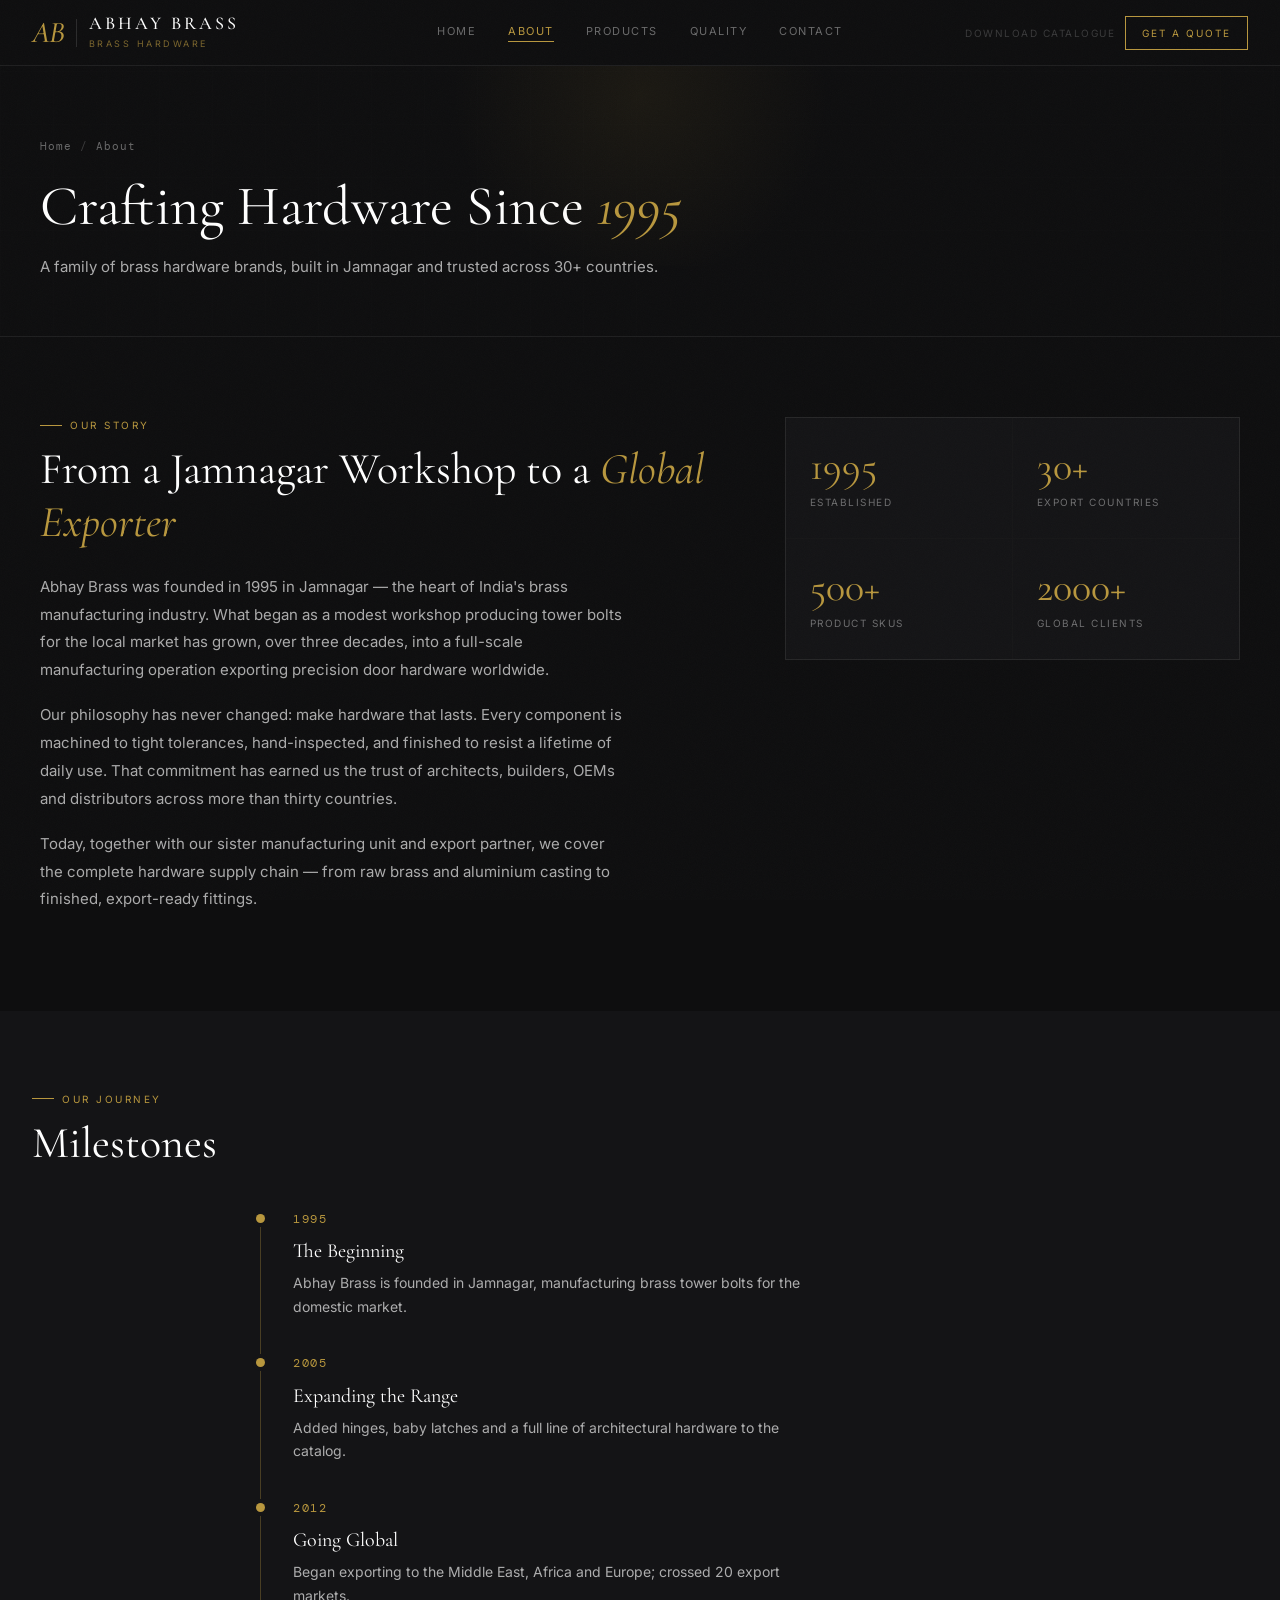
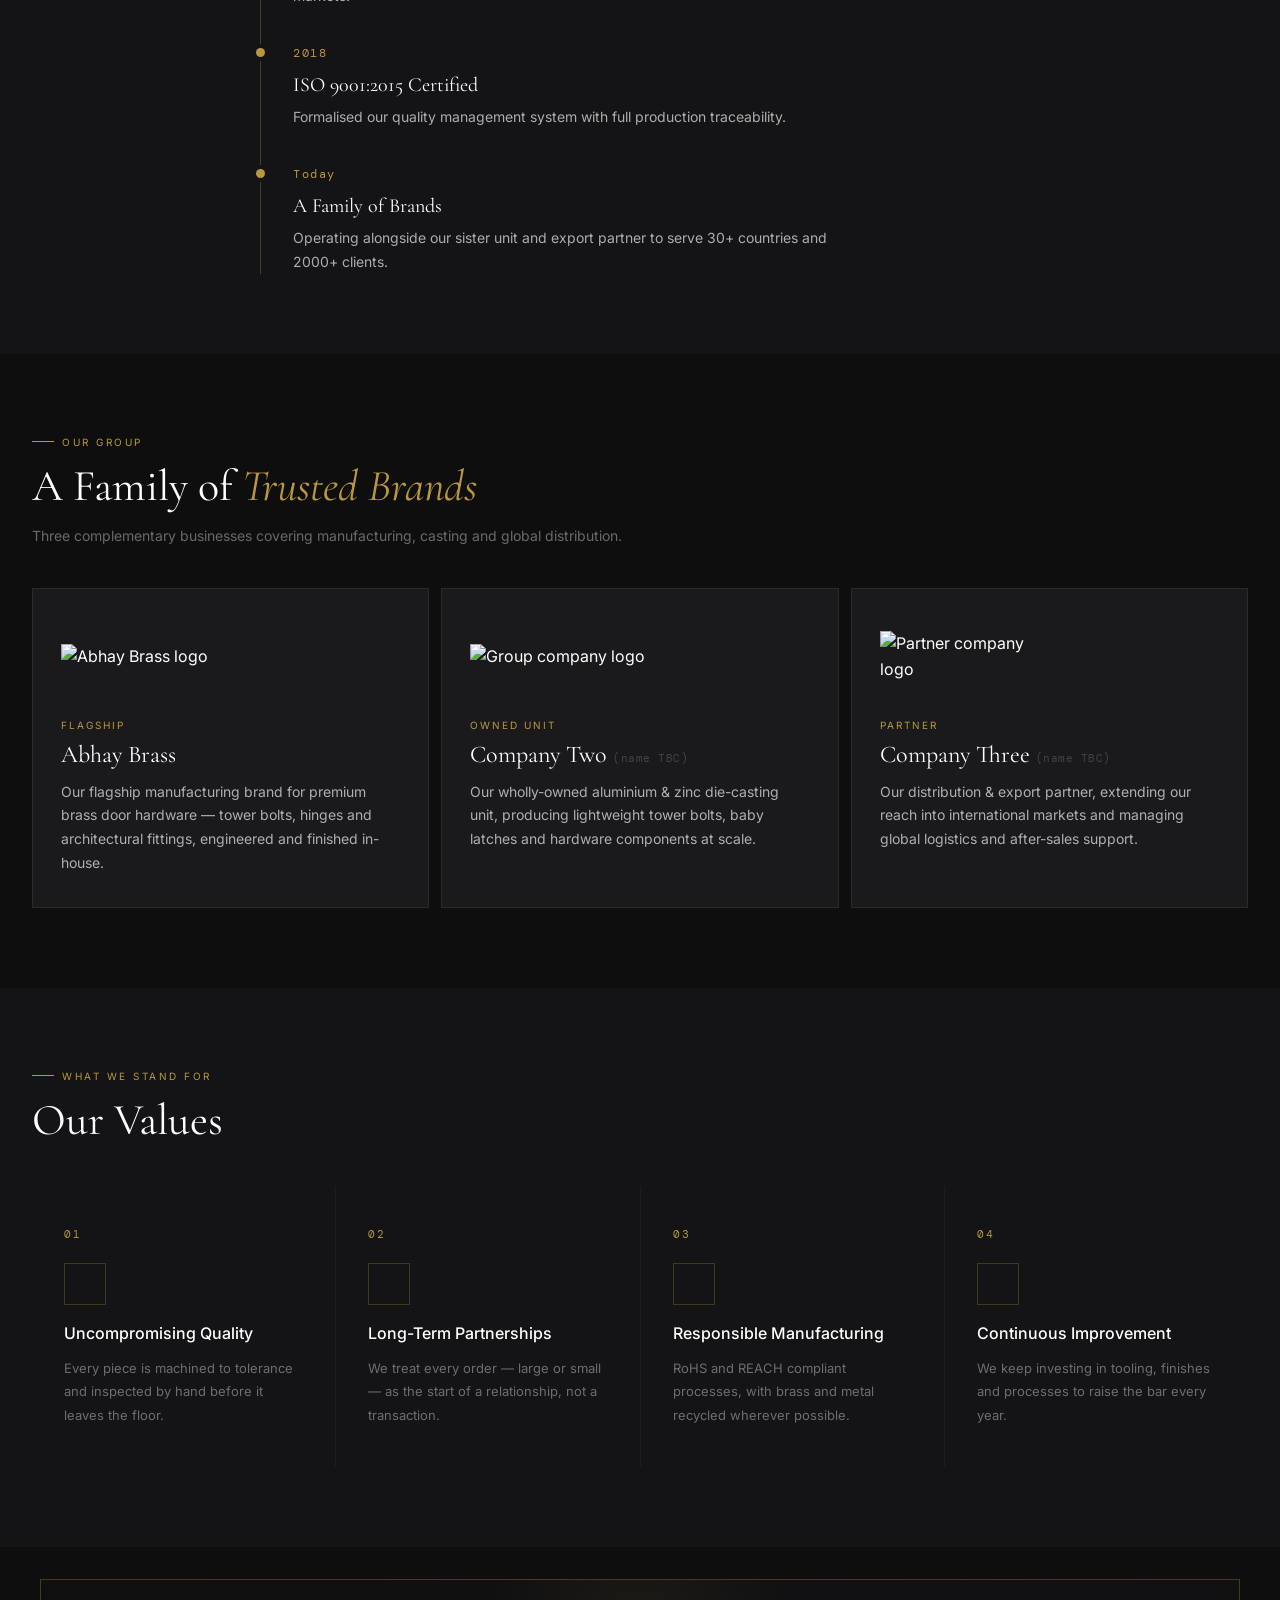
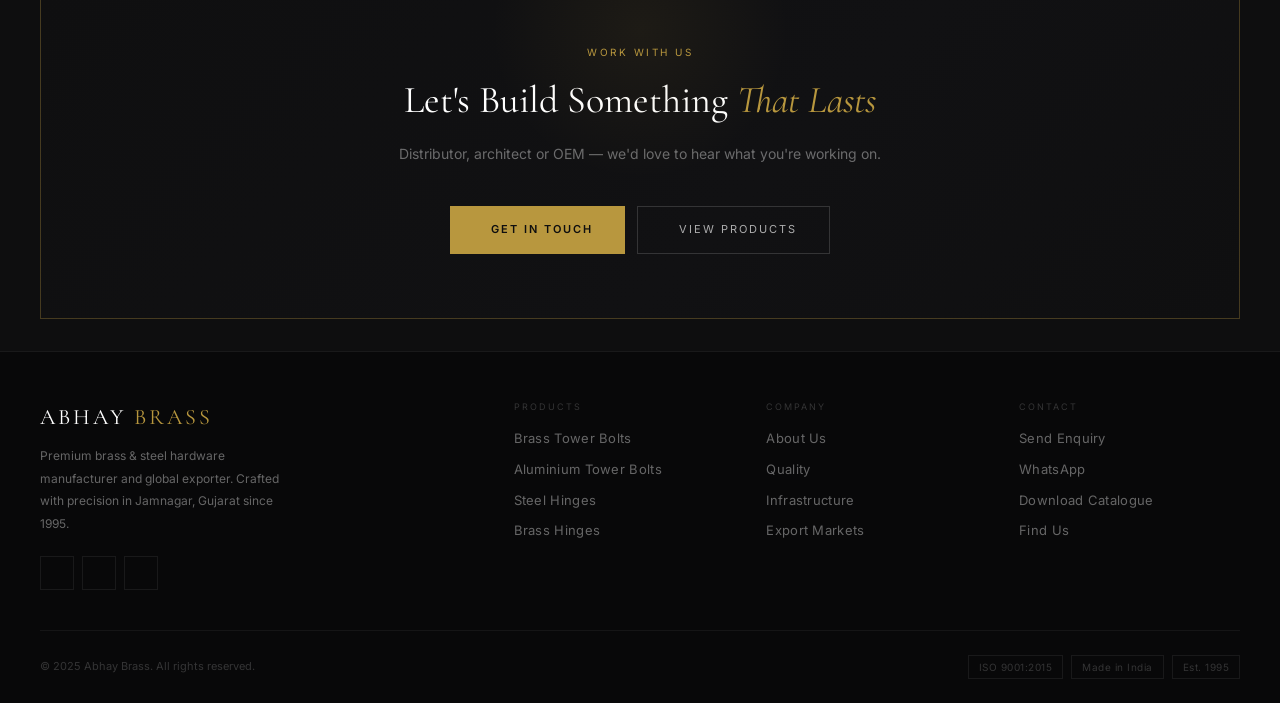
==== about.html @ 67a4119f "Add quality.html page and update styles for new sections - Created a new HTML page for Quality & Inf" ====
<!DOCTYPE html>
<html lang="en">

<head>
  <meta charset="UTF-8" />
  <meta name="viewport" content="width=device-width,initial-scale=1" />
  <title>About — Abhay Brass | Brass Hardware Manufacturer, Jamnagar</title>
  <meta name="description"
    content="Abhay Brass — a family of brass hardware brands manufacturing and exporting premium door fittings from Jamnagar, India since 1995." />
  <link rel="preconnect" href="https://fonts.googleapis.com" />
  <link rel="preconnect" href="https://fonts.gstatic.com" crossorigin />
  <link
    href="https://fonts.googleapis.com/css2?family=Cormorant+Garamond:ital,wght@0,300;0,400;0,500;0,600;1,400;1,500&family=Inter:wght@300;400;500;600&family=DM+Mono:wght@400;500&display=swap"
    rel="stylesheet" />
  <link rel="stylesheet" href="https://cdn.jsdelivr.net/npm/@tabler/icons-webfont@latest/tabler-icons.min.css" />
  <link rel="stylesheet" href="styles.css" />
</head>

<body>

  <div class="grain" aria-hidden="true"></div>

  <div class="dw">

    <!-- NAV -->
    <nav class="dw-nav" id="nav">
      <a class="nav-left" href="index.html">
        <div class="logo-abbr">AB</div>
        <div class="logo-sep"></div>
        <div class="logo-text">
          <div class="logo-name">Abhay Brass</div>
          <div class="logo-tag">Brass Hardware</div>
        </div>
      </a>
      <div class="nav-center">
        <a class="nl" href="index.html">Home</a>
        <a class="nl active" href="about.html">About</a>
        <a class="nl" href="products.html">Products</a>
        <a class="nl" href="quality.html">Quality</a>
        <a class="nl" href="contact.html">Contact</a>
      </div>
      <div class="nav-right">
        <a class="nav-cat" href="contact.html">Download Catalogue</a>
        <a class="nav-quote" href="contact.html"><span>Get a Quote</span></a>
      </div>
      <button class="nav-menu" id="nav-menu" aria-label="Toggle menu" aria-expanded="false">
        <i class="ti ti-menu-2"></i>
      </button>
    </nav>
    <div class="mobile-menu" id="mobile-menu">
      <a class="mm-link" href="index.html">Home</a>
      <a class="mm-link" href="about.html">About</a>
      <a class="mm-link" href="products.html">Products</a>
      <a class="mm-link" href="quality.html">Quality</a>
      <a class="mm-link" href="contact.html">Contact</a>
      <a class="mm-link" href="contact.html">Get a Quote</a>
    </div>

    <!-- PAGE HERO -->
    <header class="page-hero">
      <div class="grid-bg" aria-hidden="true"><svg viewBox="0 0 1400 400" preserveAspectRatio="xMidYMid slice">
          <rect width="100%" height="100%" fill="url(#gp)" />
          <defs>
            <pattern id="gp" width="58" height="58" patternUnits="userSpaceOnUse">
              <path d="M 58 0 L 0 0 0 58" fill="none" stroke="white" stroke-width="0.4" />
            </pattern>
          </defs>
        </svg></div>
      <div class="page-hero-inner">
        <div class="ph-breadcrumb"><a href="index.html">Home</a> <span>/</span> About</div>
        <h1 class="ph-title">Crafting Hardware Since <em>1995</em></h1>
        <p class="ph-sub">A family of brass hardware brands, built in Jamnagar and trusted across 30+ countries.</p>
      </div>
    </header>

    <!-- STORY -->
    <section class="sec sec-dark">
      <div class="split">
        <div class="split-copy reveal">
          <div class="sec-eyebrow">Our story</div>
          <h2 class="sec-title">From a Jamnagar Workshop to a <em>Global Exporter</em></h2>
          <!-- TODO: replace with the client's real company history and founder details -->
          <p class="prose">Abhay Brass was founded in 1995 in Jamnagar — the heart of India's brass manufacturing
            industry. What began as a modest workshop producing tower bolts for the local market has grown, over three
            decades, into a full-scale manufacturing operation exporting precision door hardware worldwide.</p>
          <p class="prose">Our philosophy has never changed: make hardware that lasts. Every component is machined to
            tight tolerances, hand-inspected, and finished to resist a lifetime of daily use. That commitment has
            earned us the trust of architects, builders, OEMs and distributors across more than thirty countries.</p>
          <p class="prose">Today, together with our sister manufacturing unit and export partner, we cover the complete
            hardware supply chain — from raw brass and aluminium casting to finished, export-ready fittings.</p>
        </div>
        <div class="split-stats reveal">
          <div class="mini-stat">
            <div class="ms-n">1995</div>
            <div class="ms-l">Established</div>
          </div>
          <div class="mini-stat">
            <div class="ms-n">30+</div>
            <div class="ms-l">Export Countries</div>
          </div>
          <div class="mini-stat">
            <div class="ms-n">500+</div>
            <div class="ms-l">Product SKUs</div>
          </div>
          <div class="mini-stat">
            <div class="ms-n">2000+</div>
            <div class="ms-l">Global Clients</div>
          </div>
        </div>
      </div>
    </section>

    <!-- MILESTONES -->
    <section class="sec sec-mid">
      <div class="sec-eyebrow">Our journey</div>
      <h2 class="sec-title reveal">Milestones</h2>
      <!-- TODO: confirm real years / milestones with the client -->
      <div class="timeline" id="timeline">
        <div class="tl-item reveal-stagger">
          <div class="tl-year">1995</div>
          <div class="tl-body">
            <div class="tl-t">The Beginning</div>
            <div class="tl-d">Abhay Brass is founded in Jamnagar, manufacturing brass tower bolts for the domestic
              market.</div>
          </div>
        </div>
        <div class="tl-item reveal-stagger">
          <div class="tl-year">2005</div>
          <div class="tl-body">
            <div class="tl-t">Expanding the Range</div>
            <div class="tl-d">Added hinges, baby latches and a full line of architectural hardware to the catalog.</div>
          </div>
        </div>
        <div class="tl-item reveal-stagger">
          <div class="tl-year">2012</div>
          <div class="tl-body">
            <div class="tl-t">Going Global</div>
            <div class="tl-d">Began exporting to the Middle East, Africa and Europe; crossed 20 export markets.</div>
          </div>
        </div>
        <div class="tl-item reveal-stagger">
          <div class="tl-year">2018</div>
          <div class="tl-body">
            <div class="tl-t">ISO 9001:2015 Certified</div>
            <div class="tl-d">Formalised our quality management system with full production traceability.</div>
          </div>
        </div>
        <div class="tl-item reveal-stagger">
          <div class="tl-year">Today</div>
          <div class="tl-body">
            <div class="tl-t">A Family of Brands</div>
            <div class="tl-d">Operating alongside our sister unit and export partner to serve 30+ countries and 2000+
              clients.</div>
          </div>
        </div>
      </div>
    </section>

    <!-- GROUP COMPANIES -->
    <!-- TODO: replace placeholder company names, descriptions and logos once the client confirms.
         Logo files go in upload/logos/ (abhay-brass.png, company-two.png, company-three.png). -->
    <section class="sec sec-dark">
      <div class="sec-eyebrow">Our group</div>
      <h2 class="sec-title reveal">A Family of <em>Trusted Brands</em></h2>
      <p class="sec-sub reveal">Three complementary businesses covering manufacturing, casting and global distribution.
      </p>
      <div class="gc-grid" id="gc-grid">
        <div class="gc-card reveal-stagger">
          <div class="gc-logo">
            <img src="upload/logos/abhay-brass.png" data-ph="gc-logo-ph" data-ic="AB" alt="Abhay Brass logo"
              onerror="imgFallback(this)">
          </div>
          <div class="gc-role">Flagship</div>
          <div class="gc-name">Abhay Brass</div>
          <div class="gc-desc">Our flagship manufacturing brand for premium brass door hardware — tower bolts, hinges
            and architectural fittings, engineered and finished in-house.</div>
        </div>
        <div class="gc-card reveal-stagger">
          <div class="gc-logo">
            <img src="upload/logos/company-two.png" data-ph="gc-logo-ph" data-ic="C2" alt="Group company logo"
              onerror="imgFallback(this)">
          </div>
          <div class="gc-role">Owned Unit</div>
          <div class="gc-name">Company Two <span class="gc-todo">(name TBC)</span></div>
          <div class="gc-desc">Our wholly-owned aluminium &amp; zinc die-casting unit, producing lightweight tower
            bolts, baby latches and hardware components at scale.</div>
        </div>
        <div class="gc-card reveal-stagger">
          <div class="gc-logo">
            <img src="upload/logos/company-three.png" data-ph="gc-logo-ph" data-ic="C3" alt="Partner company logo"
              onerror="imgFallback(this)">
          </div>
          <div class="gc-role">Partner</div>
          <div class="gc-name">Company Three <span class="gc-todo">(name TBC)</span></div>
          <div class="gc-desc">Our distribution &amp; export partner, extending our reach into international markets and
            managing global logistics and after-sales support.</div>
        </div>
      </div>
    </section>

    <!-- VALUES -->
    <section class="sec sec-mid why-sec">
      <div class="sec-eyebrow">What we stand for</div>
      <h2 class="sec-title reveal">Our Values</h2>
      <div class="why-wrap" id="why-grid">
        <div class="why-cell reveal-stagger">
          <div class="why-n">01</div>
          <div class="why-icon"><i class="ti ti-diamond" aria-hidden="true"></i></div>
          <div class="why-t">Uncompromising Quality</div>
          <div class="why-d">Every piece is machined to tolerance and inspected by hand before it leaves the floor.
          </div>
        </div>
        <div class="why-cell reveal-stagger">
          <div class="why-n">02</div>
          <div class="why-icon"><i class="ti ti-handshake" aria-hidden="true"></i></div>
          <div class="why-t">Long-Term Partnerships</div>
          <div class="why-d">We treat every order — large or small — as the start of a relationship, not a transaction.
          </div>
        </div>
        <div class="why-cell reveal-stagger">
          <div class="why-n">03</div>
          <div class="why-icon"><i class="ti ti-recycle" aria-hidden="true"></i></div>
          <div class="why-t">Responsible Manufacturing</div>
          <div class="why-d">RoHS and REACH compliant processes, with brass and metal recycled wherever possible.</div>
        </div>
        <div class="why-cell reveal-stagger">
          <div class="why-n">04</div>
          <div class="why-icon"><i class="ti ti-bulb" aria-hidden="true"></i></div>
          <div class="why-t">Continuous Improvement</div>
          <div class="why-d">We keep investing in tooling, finishes and processes to raise the bar every year.</div>
        </div>
      </div>
    </section>

    <!-- CTA BANNER -->
    <div class="cta-ban-wrap">
      <div class="cta-ban reveal">
        <div class="sec-eyebrow sec-eyebrow-center">Work with us</div>
        <h2>Let's Build Something <em>That Lasts</em></h2>
        <p>Distributor, architect or OEM — we'd love to hear what you're working on.</p>
        <div class="cta-row">
          <a class="cta-p" href="contact.html">
            <i class="ti ti-mail" aria-hidden="true"></i> Get in Touch
          </a>
          <a class="cta-g" href="products.html">
            <i class="ti ti-packages" aria-hidden="true"></i> View Products
          </a>
        </div>
      </div>
    </div>

    <!-- FOOTER -->
    <footer class="footer">
      <div class="ftop">
        <div>
          <div class="f-brand">Abhay <em>Brass</em></div>
          <div class="f-desc">Premium brass &amp; steel hardware manufacturer and global exporter. Crafted with
            precision in Jamnagar, Gujarat since 1995.</div>
          <div class="f-social">
            <a class="fsoc" href="#" aria-label="LinkedIn"><i class="ti ti-brand-linkedin"></i></a>
            <a class="fsoc" href="https://wa.me/919876543210" target="_blank" rel="noopener"
              aria-label="WhatsApp"><i class="ti ti-brand-whatsapp"></i></a>
            <a class="fsoc" href="#" aria-label="Instagram"><i class="ti ti-brand-instagram"></i></a>
          </div>
        </div>
        <div>
          <div class="fh">Products</div>
          <a class="fl2" onclick="filt('Bolts','Brass')">Brass Tower Bolts</a>
          <a class="fl2" onclick="filt('Bolts','Aluminium')">Aluminium Tower Bolts</a>
          <a class="fl2" onclick="filt('Hinges','Steel')">Steel Hinges</a>
          <a class="fl2" onclick="filt('Hinges','Brass')">Brass Hinges</a>
        </div>
        <div>
          <div class="fh">Company</div>
          <a class="fl2" href="about.html">About Us</a>
          <a class="fl2" href="quality.html">Quality</a>
          <a class="fl2" href="quality.html">Infrastructure</a>
          <a class="fl2" href="quality.html">Export Markets</a>
        </div>
        <div>
          <div class="fh">Contact</div>
          <a class="fl2" href="contact.html">Send Enquiry</a>
          <a class="fl2" href="https://wa.me/919876543210" target="_blank" rel="noopener">WhatsApp</a>
          <a class="fl2" href="contact.html">Download Catalogue</a>
          <a class="fl2" href="contact.html">Find Us</a>
        </div>
      </div>
      <div class="fbot">
        <div class="fcopy">© 2025 Abhay Brass. All rights reserved.</div>
        <div class="fbadges">
          <span class="fbadge">ISO 9001:2015</span>
          <span class="fbadge">Made in India</span>
          <span class="fbadge">Est. 1995</span>
        </div>
      </div>
    </footer>

  </div>
  <script src="main.js"></script>
</body>

</html>
---- styles.css ----
/* ── VARIABLES & FONTS ── */
:root {
  --g: #b8973e;
  --gl: rgba(184, 151, 62, 0.12);
  --gb: rgba(184, 151, 62, 0.28);
  --g-light: #d4af50;
  --dark: #080809;
  --dark2: #0e0e0f;
  --dark3: #141416;
  --dark4: #1a1a1d;
  --dark5: #1f1f23;
  --text: #ffffff;
  --text2: rgba(255, 255, 255, 0.65);
  --text3: rgba(255, 255, 255, 0.38);
  --text4: rgba(255, 255, 255, 0.18);
  --border: rgba(255, 255, 255, 0.07);
  --border-g: rgba(184, 151, 62, 0.32);
  --font-head: "Cormorant Garamond", Georgia, serif;
  --font-body: "Inter", system-ui, -apple-system, sans-serif;
  --font-mono: "DM Mono", "Courier New", monospace;
}

/* ── RESET ── */
*,
*::before,
*::after {
  box-sizing: border-box;
  margin: 0;
  padding: 0;
}
html {
  scroll-behavior: smooth;
}
body {
  font-family: var(--font-body);
  background: var(--dark2);
  color: var(--text);
  line-height: 1.6;
  -webkit-font-smoothing: antialiased;
}
a {
  text-decoration: none;
  cursor: pointer;
}
button {
  font-family: var(--font-body);
}
img {
  max-width: 100%;
  display: block;
}

/* ── GRAIN TEXTURE ── */
.grain {
  position: fixed;
  inset: 0;
  z-index: 9999;
  pointer-events: none;
  opacity: 0.025;
  background-image: url("data:image/svg+xml,%3Csvg viewBox='0 0 256 256' xmlns='http://www.w3.org/2000/svg'%3E%3Cfilter id='n'%3E%3CfeTurbulence type='fractalNoise' baseFrequency='0.9' numOctaves='4' stitchTiles='stitch'/%3E%3C/filter%3E%3Crect width='100%25' height='100%25' filter='url(%23n)'/%3E%3C/svg%3E");
  background-size: 200px 200px;
}

/* ── SCROLL REVEAL ── */
.reveal {
  opacity: 0;
  transform: translateY(24px);
  transition:
    opacity 0.7s ease,
    transform 0.7s ease;
}
.reveal.visible {
  opacity: 1;
  transform: translateY(0);
}
.reveal-stagger {
  opacity: 0;
  transform: translateY(28px);
  transition:
    opacity 0.6s ease,
    transform 0.6s ease;
}
.reveal-stagger.visible {
  opacity: 1;
  transform: translateY(0);
}

/* ── MODAL ── */
.modal-overlay {
  position: fixed;
  inset: 0;
  z-index: 1000;
  background: rgba(8, 8, 9, 0.88);
  backdrop-filter: blur(8px);
  display: flex;
  align-items: center;
  justify-content: center;
  padding: 1.5rem;
  opacity: 0;
  pointer-events: none;
  transition: opacity 0.25s ease;
}
.modal-overlay.open {
  opacity: 1;
  pointer-events: all;
}
.modal-box {
  background: var(--dark3);
  border: 0.5px solid var(--border-g);
  max-width: 480px;
  width: 100%;
  position: relative;
  transform: translateY(16px) scale(0.98);
  transition: transform 0.25s ease;
  max-height: 90vh;
  overflow-y: auto;
}
.modal-overlay.open .modal-box {
  transform: translateY(0) scale(1);
}
.modal-close {
  position: absolute;
  top: 12px;
  right: 12px;
  z-index: 2;
  background: var(--dark4);
  border: 0.5px solid var(--border);
  color: var(--text3);
  width: 32px;
  height: 32px;
  display: flex;
  align-items: center;
  justify-content: center;
  cursor: pointer;
  transition:
    color 0.2s,
    border-color 0.2s;
}
.modal-close:hover {
  color: var(--g);
  border-color: var(--border-g);
}
.modal-img {
  height: 260px;
  background: var(--dark4);
  overflow: hidden;
  display: flex;
  align-items: center;
  justify-content: center;
}
.modal-img img {
  width: 100%;
  height: 100%;
  object-fit: cover;
}
.modal-icon-ph {
  font-size: 72px;
  display: flex;
  align-items: center;
  justify-content: center;
  width: 100%;
  height: 100%;
}
.modal-body {
  padding: 1.5rem;
}
.modal-cat {
  font-size: 10px;
  color: var(--g);
  letter-spacing: 2px;
  text-transform: uppercase;
  margin-bottom: 6px;
}
.modal-name {
  font-family: var(--font-head);
  font-size: 26px;
  font-weight: 400;
  color: var(--text);
  margin-bottom: 1rem;
}
.modal-finishes {
  display: flex;
  gap: 8px;
  flex-wrap: wrap;
  margin-bottom: 1.5rem;
}
.mfin {
  font-size: 10px;
  letter-spacing: 1px;
  color: var(--text2);
  padding: 4px 12px;
  border: 0.5px solid var(--border-g);
  display: flex;
  align-items: center;
  gap: 6px;
}
.mfin::before {
  content: "";
  width: 9px;
  height: 9px;
  border-radius: 50%;
  background: var(--fc, #aaa);
  display: inline-block;
}
.modal-enq {
  margin-top: 0;
}

/* ── TOAST ── */
.toast {
  position: fixed;
  bottom: 2rem;
  left: 50%;
  transform: translateX(-50%) translateY(20px);
  background: var(--dark3);
  border: 0.5px solid var(--border-g);
  color: var(--text);
  font-size: 13px;
  padding: 12px 24px;
  z-index: 1100;
  white-space: nowrap;
  opacity: 0;
  pointer-events: none;
  transition:
    opacity 0.3s ease,
    transform 0.3s ease;
}
.toast.toast-show {
  opacity: 1;
  transform: translateX(-50%) translateY(0);
}
.toast.toast-error {
  border-color: rgba(220, 50, 50, 0.4);
}

/* ── LAYOUT ── */
.dw {
  width: 100%;
  overflow-x: hidden;
}

/* ── NAV ── */
.dw-nav {
  width: 100%;
  padding: 0 2rem;
  height: 66px;
  display: grid;
  grid-template-columns: 1fr auto 1fr;
  align-items: center;
  border-bottom: 0.5px solid var(--border);
  background: rgba(14, 14, 15, 0.95);
  position: sticky;
  top: 0;
  z-index: 100;
  transition:
    background 0.3s,
    box-shadow 0.3s;
}
.dw-nav.scrolled {
  background: rgba(8, 8, 9, 0.97);
  backdrop-filter: blur(16px);
  box-shadow: 0 1px 0 rgba(255, 255, 255, 0.04);
}
.nav-left {
  display: flex;
  align-items: center;
  gap: 12px;
}
.logo-abbr {
  font-family: var(--font-head);
  font-style: italic;
  font-weight: 500;
  font-size: 30px;
  color: var(--g);
  letter-spacing: -1px;
  line-height: 1;
  opacity: 0;
  animation: fup 0.6s ease 0.3s forwards;
  flex-shrink: 0;
}
.logo-sep {
  width: 0.5px;
  height: 28px;
  background: rgba(255, 255, 255, 0.12);
  flex-shrink: 0;
}
.logo-name {
  font-family: var(--font-head);
  font-size: 18px;
  font-weight: 500;
  color: var(--text);
  letter-spacing: 3px;
  text-transform: uppercase;
  opacity: 0;
  animation: fup 0.6s ease 0.5s forwards;
  line-height: 1.1;
}
.logo-tag {
  font-size: 9px;
  color: rgba(184, 151, 62, 0.65);
  letter-spacing: 2.5px;
  text-transform: uppercase;
  margin-top: 3px;
  opacity: 0;
  animation: fup 0.5s ease 0.7s forwards;
}
.nav-center {
  display: flex;
  gap: 2rem;
  align-items: center;
  justify-content: center;
}
.nl {
  font-size: 11px;
  letter-spacing: 1.5px;
  text-transform: uppercase;
  color: var(--text3);
  position: relative;
  padding-bottom: 2px;
  transition: color 0.2s;
}
.nl::after {
  content: "";
  position: absolute;
  bottom: 0;
  left: 0;
  width: 0;
  height: 1px;
  background: var(--g);
  transition: width 0.3s;
}
.nl:hover {
  color: rgba(255, 255, 255, 0.85);
}
.nl:hover::after {
  width: 100%;
}
.nav-right {
  display: flex;
  align-items: center;
  gap: 10px;
  justify-content: flex-end;
}
.nav-cat {
  font-size: 10px;
  letter-spacing: 1.5px;
  text-transform: uppercase;
  color: var(--text4);
  background: transparent;
  border: none;
  cursor: pointer;
  transition: color 0.2s;
  white-space: nowrap;
}
.nav-cat:hover {
  color: var(--text2);
}
.nav-quote {
  font-size: 10px;
  letter-spacing: 2px;
  text-transform: uppercase;
  color: var(--g);
  border: 0.5px solid var(--g);
  padding: 8px 16px;
  background: transparent;
  cursor: pointer;
  transition: all 0.25s;
  position: relative;
  overflow: hidden;
  white-space: nowrap;
}
.nav-quote::before {
  content: "";
  position: absolute;
  inset: 0;
  background: var(--g);
  transform: translateX(-101%);
  transition: transform 0.3s;
  z-index: 0;
}
.nav-quote:hover::before {
  transform: translateX(0);
}
.nav-quote:hover {
  color: #0e0e0f;
}
.nav-quote span {
  position: relative;
  z-index: 1;
}
.nav-menu {
  display: none;
  background: transparent;
  border: none;
  color: var(--text3);
  font-size: 20px;
  cursor: pointer;
  padding: 4px;
  align-items: center;
  transition: color 0.2s;
}
.nav-menu:hover {
  color: var(--g);
}

/* ── MOBILE MENU ── */
.mobile-menu {
  position: fixed;
  top: 66px;
  left: 0;
  right: 0;
  z-index: 99;
  background: rgba(8, 8, 9, 0.98);
  backdrop-filter: blur(16px);
  border-bottom: 0.5px solid var(--border);
  display: none;
  flex-direction: column;
  padding: 0.5rem 2rem 1rem;
  transform: translateY(-8px);
  opacity: 0;
  transition:
    transform 0.2s ease,
    opacity 0.2s ease;
}
.mobile-menu.open {
  display: flex;
  transform: translateY(0);
  opacity: 1;
}
.mm-link {
  font-size: 13px;
  color: var(--text2);
  padding: 13px 0;
  border-bottom: 0.5px solid var(--border);
  letter-spacing: 0.5px;
  transition: color 0.2s;
}
.mm-link:last-child {
  border-bottom: none;
}
.mm-link:hover {
  color: var(--g);
}

/* ── HERO ── */
.dw-hero {
  min-height: calc(100vh - 66px);
  background: var(--dark2);
  display: flex;
  flex-direction: column;
  align-items: center;
  justify-content: center;
  padding: 5rem 2rem 3rem;
  position: relative;
  overflow: hidden;
}
.grid-bg {
  position: absolute;
  inset: 0;
  pointer-events: none;
  opacity: 0.03;
}
.grid-bg svg {
  width: 100%;
  height: 100%;
}
.scan {
  position: absolute;
  left: 0;
  right: 0;
  height: 1px;
  background: linear-gradient(90deg, transparent, rgba(184, 151, 62, 0.5), transparent);
  top: 0;
  animation: scanDown 2.4s ease 0.2s forwards;
  opacity: 0;
}
.corner {
  position: absolute;
  width: 55px;
  height: 55px;
}
.ctlp {
  top: 20px;
  left: 20px;
  border-top: 1px solid var(--g);
  border-left: 1px solid var(--g);
  opacity: 0;
  animation: fin 0.7s ease 1.1s forwards;
}
.ctrp {
  top: 20px;
  right: 20px;
  border-top: 1px solid var(--g);
  border-right: 1px solid var(--g);
  opacity: 0;
  animation: fin 0.7s ease 1.2s forwards;
}
.cblp {
  bottom: 20px;
  left: 20px;
  border-bottom: 1px solid var(--g);
  border-left: 1px solid var(--g);
  opacity: 0;
  animation: fin 0.7s ease 1.3s forwards;
}
.cbrp {
  bottom: 20px;
  right: 20px;
  border-bottom: 1px solid var(--g);
  border-right: 1px solid var(--g);
  opacity: 0;
  animation: fin 0.7s ease 1.4s forwards;
}
.particles {
  position: absolute;
  inset: 0;
  pointer-events: none;
}
.pt {
  position: absolute;
  width: 2px;
  height: 2px;
  background: var(--g);
  border-radius: 50%;
  opacity: 0;
  animation: floatUp var(--d) ease var(--dl) infinite;
}

.hero-inner {
  position: relative;
  z-index: 2;
  width: 100%;
  max-width: 1200px;
  display: grid;
  grid-template-columns: 1fr 400px;
  gap: 5rem;
  align-items: center;
}
.hero-left {
  display: flex;
  flex-direction: column;
  align-items: flex-start;
}
.h-badge {
  display: inline-flex;
  align-items: center;
  gap: 8px;
  border: 0.5px solid var(--gb);
  color: rgba(184, 151, 62, 0.8);
  font-size: 10px;
  letter-spacing: 2px;
  text-transform: uppercase;
  padding: 7px 18px;
  margin-bottom: 1.8rem;
  opacity: 0;
  animation: fup 0.7s ease 0.8s forwards;
}
.bdot {
  width: 5px;
  height: 5px;
  background: var(--g);
  border-radius: 50%;
  animation: pulse 2s infinite;
  flex-shrink: 0;
}
.h-kicker {
  font-size: 11px;
  letter-spacing: 3px;
  text-transform: uppercase;
  color: var(--text3);
  margin-bottom: 1.2rem;
  opacity: 0;
  animation: fup 0.6s ease 1s forwards;
}
.h1 {
  font-family: var(--font-head);
  font-size: clamp(38px, 5vw, 66px);
  font-weight: 300;
  color: var(--text);
  line-height: 1.1;
  letter-spacing: -1px;
  overflow: hidden;
}
.h1r {
  display: block;
  opacity: 0;
  transform: translateY(36px);
  animation: sUp 0.85s cubic-bezier(0.16, 1, 0.3, 1) var(--d) forwards;
}
.h1 em {
  font-style: italic;
  color: var(--g);
  font-weight: 400;
}
.h-rule {
  display: flex;
  align-items: center;
  gap: 10px;
  margin: 2rem 0 1.5rem;
  opacity: 0;
  animation: fin 0.6s ease 1.8s forwards;
}
.rl {
  width: 44px;
  height: 1px;
  background: rgba(184, 151, 62, 0.4);
}
.rd {
  width: 5px;
  height: 5px;
  background: var(--g);
  transform: rotate(45deg);
}
.h-sub {
  font-size: 14px;
  color: var(--text3);
  max-width: 480px;
  line-height: 1.9;
  letter-spacing: 0.2px;
  opacity: 0;
  animation: fup 0.7s ease 2s forwards;
  margin-bottom: 2.5rem;
}
.h-ctas {
  display: flex;
  gap: 12px;
  flex-wrap: wrap;
  opacity: 0;
  animation: fup 0.7s ease 2.2s forwards;
}
.h-stats {
  display: flex;
  margin-top: 3rem;
  border-top: 0.5px solid var(--border);
  padding-top: 2rem;
  width: 100%;
  max-width: 480px;
  opacity: 0;
  animation: fin 0.8s ease 2.5s forwards;
}
.hst {
  flex: 1;
  text-align: center;
  border-right: 0.5px solid var(--border);
}
.hst:last-child {
  border-right: none;
}
.hn {
  font-family: var(--font-mono);
  font-size: 26px;
  font-weight: 500;
  color: var(--g);
  letter-spacing: -0.5px;
}
.hl {
  font-size: 9px;
  color: var(--text4);
  letter-spacing: 2px;
  text-transform: uppercase;
  margin-top: 5px;
}

/* ── HERO CATALOG PANEL ── */
.hero-right {
  display: flex;
  align-items: center;
  justify-content: center;
  opacity: 0;
  animation: fin 1.2s ease 2s forwards;
}
.hero-catalog {
  width: 380px;
  border: 0.5px solid var(--border-g);
  background: rgba(8, 8, 9, 0.55);
  backdrop-filter: blur(6px);
  position: relative;
}
.hcat-header {
  display: flex;
  justify-content: space-between;
  align-items: center;
  padding: 11px 18px;
  border-bottom: 0.5px solid var(--border-g);
  font-size: 9px;
  color: var(--g);
  letter-spacing: 2px;
  text-transform: uppercase;
}
.hcat-grid {
  display: grid;
  grid-template-columns: 1fr 1fr;
}
.hcat-cell {
  padding: 20px 18px;
  cursor: pointer;
  border-right: 0.5px solid var(--border);
  border-bottom: 0.5px solid var(--border);
  transition: background 0.2s;
  position: relative;
  overflow: hidden;
}
.hcat-cell::after {
  content: "";
  position: absolute;
  bottom: 0;
  left: 0;
  width: 0;
  height: 1px;
  background: var(--g);
  transition: width 0.3s;
}
.hcat-cell:hover {
  background: rgba(184, 151, 62, 0.05);
}
.hcat-cell:hover::after {
  width: 100%;
}
.hcat-cell:nth-child(even) {
  border-right: none;
}
.hcat-cell:nth-child(5),
.hcat-cell:nth-child(6) {
  border-bottom: none;
}
.hcat-n {
  font-family: var(--font-mono);
  font-size: 10px;
  color: rgba(184, 151, 62, 0.55);
  letter-spacing: 1px;
  margin-bottom: 8px;
}
.hcat-nm {
  font-size: 14px;
  font-weight: 500;
  color: var(--text);
  margin-bottom: 4px;
}
.hcat-ct {
  font-size: 10px;
  color: var(--text3);
  letter-spacing: 0.5px;
}
.hcat-footer {
  display: flex;
  border-top: 0.5px solid var(--border-g);
}
.hcat-stat {
  flex: 1;
  padding: 13px 10px;
  display: flex;
  flex-direction: column;
  align-items: center;
  border-right: 0.5px solid var(--border);
}
.hcat-stat:last-child {
  border-right: none;
}
.hcat-sv {
  font-family: var(--font-mono);
  font-size: 17px;
  color: var(--g);
  font-weight: 500;
  line-height: 1;
}
.hcat-sl {
  font-size: 8px;
  color: var(--text3);
  letter-spacing: 1.5px;
  text-transform: uppercase;
  margin-top: 4px;
}

/* ── SCROLL INDICATOR ── */
.scroll-ind {
  margin-top: 2.5rem;
  display: flex;
  flex-direction: column;
  align-items: center;
  gap: 8px;
  opacity: 0;
  animation: fin 1s ease 3s forwards;
}
.sl {
  width: 1px;
  height: 38px;
  background: rgba(184, 151, 62, 0.2);
  position: relative;
  overflow: hidden;
}
.sf {
  position: absolute;
  top: -100%;
  width: 100%;
  height: 100%;
  background: var(--g);
  animation: scrollSlide 2s ease 3.2s infinite;
}
.st {
  font-size: 9px;
  letter-spacing: 2px;
  text-transform: uppercase;
  color: var(--text4);
}

/* ── MARQUEE ── */
.mq {
  background: var(--g);
  padding: 10px 0;
  overflow: hidden;
}
.mq-inner {
  display: flex;
  white-space: nowrap;
  animation: marquee 26s linear infinite;
}
.mi {
  font-size: 10px;
  font-weight: 500;
  letter-spacing: 2px;
  text-transform: uppercase;
  color: #0e0e0f;
  padding: 0 2rem;
  display: flex;
  align-items: center;
  gap: 8px;
}
.mi i {
  font-size: 12px;
}
.mi::after {
  content: "◆";
  font-size: 5px;
  opacity: 0.4;
  margin-left: 1rem;
}

/* ── SECTION UTILITIES ── */
.sec {
  padding: 5rem 2rem;
}
.sec-dark {
  background: var(--dark2);
}
.sec-mid {
  background: var(--dark3);
}
.sec-eyebrow {
  font-size: 10px;
  color: var(--g);
  letter-spacing: 2.5px;
  text-transform: uppercase;
  display: flex;
  align-items: center;
  gap: 8px;
  margin-bottom: 10px;
}
.sec-eyebrow::before {
  content: "";
  width: 22px;
  height: 1px;
  background: var(--g);
}
.sec-eyebrow-center {
  justify-content: center;
}
.sec-eyebrow-center::before {
  display: none;
}
.sec-title {
  font-family: var(--font-head);
  font-size: clamp(28px, 4vw, 44px);
  font-weight: 400;
  color: var(--text);
  margin-bottom: 10px;
  line-height: 1.2;
}
.sec-title em {
  font-style: italic;
  color: var(--g);
}
.sec-sub {
  font-size: 14px;
  color: var(--text3);
  line-height: 1.8;
  margin-bottom: 0;
}

/* ── CATEGORIES ── */
.cat-grid {
  display: grid;
  grid-template-columns: repeat(auto-fill, minmax(220px, 1fr));
  gap: 12px;
  margin-top: 2rem;
}
.cat-card {
  background: var(--dark4);
  border: 0.5px solid var(--border);
  cursor: pointer;
  transition: all 0.22s;
  display: flex;
  flex-direction: column;
  position: relative;
  overflow: hidden;
}
.cat-card:hover {
  border-color: var(--g);
  transform: translateY(-3px);
  box-shadow: 0 8px 24px rgba(0, 0, 0, 0.35);
}
/* Image media area */
.cat-media {
  position: relative;
  height: 160px;
  overflow: hidden;
  background: var(--dark3);
}
.cat-media img {
  width: 100%;
  height: 100%;
  object-fit: cover;
  opacity: 0.92;
  transition:
    transform 0.5s ease,
    opacity 0.3s ease;
}
.cat-card:hover .cat-media img {
  transform: scale(1.06);
  opacity: 1;
}
.cat-media::after {
  content: "";
  position: absolute;
  inset: 0;
  background: linear-gradient(to top, rgba(8, 8, 9, 0.7) 0%, rgba(8, 8, 9, 0.1) 45%, transparent 70%);
  pointer-events: none;
}
/* Emoji fallback if a photo is missing */
.cat-icon-ph {
  width: 100%;
  height: 100%;
  display: flex;
  align-items: center;
  justify-content: center;
  font-size: 44px;
  background: var(--dark3);
}
.cat-body {
  padding: 1.1rem 1.25rem 1.25rem;
  display: flex;
  flex-direction: column;
  gap: 6px;
  flex: 1;
}
.cat-nm {
  font-size: 14px;
  font-weight: 500;
  color: var(--text);
}
.cat-ct {
  font-size: 10px;
  color: var(--text3);
  letter-spacing: 0.5px;
}
.cat-arr {
  color: var(--text4);
  font-size: 14px;
  transform: translateX(-4px);
  transition:
    transform 0.2s,
    color 0.2s;
  margin-top: auto;
}
.cat-card:hover .cat-arr {
  transform: translateX(0);
  color: var(--g);
}

/* ── FILTER BAR ── */
.fbar {
  display: flex;
  gap: 6px;
  flex-wrap: wrap;
  margin: 2rem 0 1.25rem;
  align-items: center;
}
.fb {
  background: transparent;
  border: 0.5px solid rgba(255, 255, 255, 0.1);
  color: var(--text3);
  padding: 7px 16px;
  font-size: 10px;
  letter-spacing: 1.5px;
  text-transform: uppercase;
  cursor: pointer;
  transition: all 0.15s;
}
.fb.on,
.fb:hover {
  background: var(--g);
  border-color: var(--g);
  color: #0e0e0f;
  font-weight: 500;
}
.fsearch-wrap {
  margin-left: auto;
  display: flex;
  align-items: center;
  gap: 8px;
  background: var(--dark4);
  border: 0.5px solid var(--border);
  padding: 7px 14px;
  transition: border-color 0.2s;
}
.fsearch-wrap:focus-within {
  border-color: var(--border-g);
}
.fsearch-wrap i {
  font-size: 13px;
  color: var(--text3);
  flex-shrink: 0;
}
.fsearch-input {
  background: transparent;
  border: none;
  color: var(--text);
  font-size: 11px;
  font-family: var(--font-body);
  outline: none;
  width: 170px;
  letter-spacing: 0.3px;
}
.fsearch-input::placeholder {
  color: var(--text3);
}

/* ── PRODUCT GRID ── */
.prod-header {
  display: flex;
  align-items: flex-end;
  justify-content: space-between;
  flex-wrap: wrap;
  gap: 8px;
  margin-bottom: 8px;
}
.prod-count {
  font-size: 11px;
  color: var(--text3);
  letter-spacing: 0.5px;
  padding-bottom: 4px;
}
.sec-products {
  padding-top: 4rem;
}
.pgrid {
  display: grid;
  grid-template-columns: repeat(auto-fill, minmax(220px, 1fr));
  gap: 12px;
}

/* Product card */
.pc {
  background: var(--dark4);
  border: 0.5px solid var(--border);
  cursor: pointer;
  transition:
    border-color 0.2s,
    transform 0.22s,
    box-shadow 0.22s;
  overflow: hidden;
}
.pc:hover {
  border-color: rgba(184, 151, 62, 0.45);
  transform: translateY(-4px);
  box-shadow: 0 12px 32px rgba(0, 0, 0, 0.4);
}
.pc:focus {
  outline: 2px solid var(--g);
  outline-offset: 2px;
}
.pc-img-wrap {
  height: 200px;
  position: relative;
  overflow: hidden;
  display: flex;
  align-items: center;
  justify-content: center;
}
.pc-img-el {
  width: 100%;
  height: 100%;
  object-fit: cover;
  transition: transform 0.35s ease;
}
.pc:hover .pc-img-el {
  transform: scale(1.06);
}
.pc-icon-ph {
  font-size: 56px;
  display: flex;
  align-items: center;
  justify-content: center;
  width: 100%;
  height: 100%;
  opacity: 0.7;
}
.pc-overlay {
  position: absolute;
  inset: 0;
  background: rgba(8, 8, 9, 0.82);
  display: flex;
  align-items: center;
  justify-content: center;
  opacity: 0;
  transition: opacity 0.22s ease;
}
.pc:hover .pc-overlay {
  opacity: 1;
}
.pc-ov-btn {
  background: var(--g);
  color: #0e0e0f;
  border: none;
  padding: 10px 22px;
  font-size: 11px;
  letter-spacing: 1.5px;
  text-transform: uppercase;
  font-weight: 600;
  display: flex;
  align-items: center;
  gap: 7px;
  transform: translateY(10px);
  transition: transform 0.22s ease;
  font-family: var(--font-body);
}
.pc:hover .pc-ov-btn {
  transform: translateY(0);
}
.pc-badge {
  position: absolute;
  top: 10px;
  right: 10px;
  font-size: 9px;
  letter-spacing: 1px;
  text-transform: uppercase;
  font-weight: 600;
  padding: 4px 10px;
}
.pc-badge.best {
  background: var(--g);
  color: #0e0e0f;
}
.pc-badge.new {
  background: transparent;
  border: 0.5px solid var(--g);
  color: var(--g);
}
.pc-badge.prem {
  background: var(--dark5);
  color: rgba(184, 151, 62, 0.9);
  border: 0.5px solid var(--gb);
}
.pc-body {
  padding: 12px 14px 14px;
}
.pc-name {
  font-size: 13px;
  font-weight: 500;
  color: var(--text);
  margin-bottom: 3px;
  line-height: 1.4;
}
.pc-cat {
  font-size: 10px;
  color: var(--text3);
  letter-spacing: 0.5px;
  text-transform: uppercase;
  margin-bottom: 10px;
}
.pc-foot {
  display: flex;
  align-items: center;
  justify-content: space-between;
}
.dots {
  display: flex;
  gap: 4px;
}
.dot {
  width: 9px;
  height: 9px;
  border-radius: 50%;
  border: 0.5px solid rgba(255, 255, 255, 0.1);
}
.pc-mat-wrap {
  display: flex;
  gap: 4px;
}
.pc-mat {
  font-size: 9px;
  letter-spacing: 1px;
  text-transform: uppercase;
  color: var(--text2);
  padding: 3px 9px;
  border: 0.5px solid var(--border-g);
  border-radius: 2px;
  display: inline-flex;
  align-items: center;
  gap: 6px;
}
.pc-mat::before {
  content: "";
  width: 8px;
  height: 8px;
  border-radius: 50%;
  background: var(--mc, #888);
  display: inline-block;
}
/* Modal: neutral chip (e.g. product type) with no colour dot */
.mfin-plain::before {
  display: none;
}
.enq {
  font-size: 10px;
  color: var(--g);
  display: flex;
  align-items: center;
  gap: 3px;
  letter-spacing: 0.3px;
}

/* Product card entrance animation */
@keyframes pcEnter {
  from {
    opacity: 0;
    transform: translateY(16px);
  }
  to {
    opacity: 1;
    transform: translateY(0);
  }
}
.pc-enter {
  animation: pcEnter 0.4s ease both;
}

/* No results */
.no-results {
  text-align: center;
  padding: 4rem 2rem;
  display: flex;
  flex-direction: column;
  align-items: center;
  gap: 12px;
  color: var(--text3);
}
.no-results i {
  font-size: 40px;
  opacity: 0.4;
}
.no-results p {
  font-size: 14px;
}

.viewall {
  text-align: center;
  margin-top: 2rem;
}
.btn-va {
  background: transparent;
  color: var(--text3);
  border: 0.5px solid rgba(255, 255, 255, 0.12);
  padding: 12px 30px;
  font-size: 10px;
  letter-spacing: 2px;
  text-transform: uppercase;
  cursor: pointer;
  transition: all 0.2s;
  display: inline-flex;
  align-items: center;
  gap: 8px;
}
.btn-va:hover {
  border-color: var(--g);
  color: var(--g);
}

/* ── WHY ── */
.why-wrap {
  display: grid;
  grid-template-columns: repeat(auto-fit, minmax(220px, 1fr));
  gap: 1px;
  background: rgba(255, 255, 255, 0.04);
  margin-top: 2.5rem;
}
.why-cell {
  background: var(--dark3);
  padding: 2.5rem 2rem;
  transition: background 0.2s;
}
.why-cell:hover {
  background: var(--dark4);
}
.why-n {
  font-family: var(--font-mono);
  font-size: 11px;
  color: var(--g);
  letter-spacing: 2px;
  margin-bottom: 1.2rem;
}
.why-icon {
  width: 42px;
  height: 42px;
  border: 0.5px solid var(--gb);
  display: flex;
  align-items: center;
  justify-content: center;
  margin-bottom: 1rem;
}
.why-icon i {
  color: var(--g);
  font-size: 18px;
}
.why-t {
  font-size: 16px;
  font-weight: 500;
  color: var(--text);
  margin-bottom: 10px;
}
.why-d {
  font-size: 13px;
  color: var(--text3);
  line-height: 1.8;
}

/* ── CTA BANNER ── */
.cta-ban-wrap {
  padding: 2rem 2rem;
}
.cta-ban {
  border: 0.5px solid var(--border-g);
  padding: 4rem 2rem;
  text-align: center;
  background: linear-gradient(135deg, #0f0f10 0%, #111113 60%, #0f0f10 100%);
  max-width: 1200px;
  margin: 0 auto;
  position: relative;
  overflow: hidden;
}
.cta-ban::before {
  content: "";
  position: absolute;
  top: -100px;
  left: 50%;
  transform: translateX(-50%);
  width: 300px;
  height: 300px;
  background: radial-gradient(circle, rgba(184, 151, 62, 0.08) 0%, transparent 70%);
  pointer-events: none;
}
.cta-ban h2 {
  font-family: var(--font-head);
  font-size: clamp(24px, 3vw, 38px);
  font-weight: 400;
  color: var(--text);
  margin-bottom: 10px;
  margin-top: 10px;
}
.cta-ban h2 em {
  font-style: italic;
  color: var(--g);
}
.cta-ban p {
  color: var(--text3);
  font-size: 14px;
  margin-bottom: 2.5rem;
  line-height: 1.8;
  max-width: 500px;
  margin-left: auto;
  margin-right: auto;
}
.cta-row {
  display: flex;
  gap: 12px;
  justify-content: center;
  flex-wrap: wrap;
}

/* ── BUTTONS ── */
.cta-p {
  background: var(--g);
  color: #0e0e0f;
  border: none;
  padding: 14px 32px;
  font-size: 11px;
  letter-spacing: 2px;
  text-transform: uppercase;
  font-weight: 600;
  cursor: pointer;
  display: flex;
  align-items: center;
  gap: 9px;
  transition:
    opacity 0.2s,
    transform 0.15s;
  font-family: var(--font-body);
}
.cta-p:hover {
  opacity: 0.88;
  transform: translateY(-1px);
}
.cta-g {
  background: transparent;
  color: var(--text2);
  border: 0.5px solid rgba(255, 255, 255, 0.15);
  padding: 14px 32px;
  font-size: 11px;
  letter-spacing: 2px;
  text-transform: uppercase;
  cursor: pointer;
  display: flex;
  align-items: center;
  gap: 9px;
  transition: all 0.2s;
  font-family: var(--font-body);
}
.cta-g:hover {
  border-color: rgba(255, 255, 255, 0.35);
  color: var(--text);
}

/* ── CONTACT ── */
.con-grid {
  display: grid;
  grid-template-columns: 1.2fr 0.9fr;
  gap: 1.5rem;
  margin-top: 2rem;
}
.cform {
  background: var(--dark4);
  border: 0.5px solid var(--border);
  padding: 2rem;
}
.cft {
  font-size: 13px;
  font-weight: 500;
  color: var(--text);
  margin-bottom: 1.5rem;
  padding-bottom: 1.25rem;
  border-bottom: 0.5px solid var(--border);
  letter-spacing: 0.5px;
}
.fg {
  margin-bottom: 14px;
}
.fl {
  font-size: 10px;
  color: var(--text3);
  letter-spacing: 1px;
  text-transform: uppercase;
  margin-bottom: 6px;
  display: block;
}
.req {
  color: var(--g);
}
.fi {
  width: 100%;
  background: var(--dark5);
  border: 0.5px solid var(--border);
  padding: 10px 14px;
  font-size: 13px;
  color: var(--text);
  font-family: var(--font-body);
  transition: border-color 0.2s;
  outline: none;
}
.fi:focus {
  border-color: var(--g);
}
.fi::placeholder {
  color: var(--text3);
}
select.fi {
  cursor: pointer;
  appearance: none;
  background-image: url("data:image/svg+xml,%3Csvg xmlns='http://www.w3.org/2000/svg' width='12' height='8' viewBox='0 0 12 8'%3E%3Cpath fill='rgba(255,255,255,0.3)' d='M1 1l5 5 5-5'/%3E%3C/svg%3E");
  background-repeat: no-repeat;
  background-position: right 14px center;
}
textarea.fi {
  resize: vertical;
  min-height: 90px;
}
.fg-row {
  display: grid;
  grid-template-columns: 1fr 1fr;
  gap: 12px;
}
.ferr {
  font-size: 11px;
  color: #e05555;
  margin-top: 4px;
  min-height: 16px;
}
.sub-btn {
  width: 100%;
  background: var(--g);
  color: #0e0e0f;
  border: none;
  padding: 13px;
  font-size: 11px;
  letter-spacing: 2px;
  text-transform: uppercase;
  font-weight: 600;
  cursor: pointer;
  display: flex;
  align-items: center;
  justify-content: center;
  gap: 8px;
  margin-top: 6px;
  transition:
    opacity 0.2s,
    transform 0.15s;
  font-family: var(--font-body);
}
.sub-btn:hover:not(:disabled) {
  opacity: 0.88;
}
.sub-btn:disabled {
  opacity: 0.6;
  cursor: not-allowed;
}
.sub-loading {
  display: none;
  align-items: center;
}
.spin {
  animation: spin 0.8s linear infinite;
  display: inline-block;
}
.cinfo {
  display: flex;
  flex-direction: column;
  gap: 10px;
}
.ci {
  background: var(--dark4);
  border: 0.5px solid var(--border);
  padding: 1.1rem 1.25rem;
  display: flex;
  gap: 14px;
  align-items: flex-start;
}
.ci-ic {
  width: 36px;
  height: 36px;
  border: 0.5px solid var(--gb);
  display: flex;
  align-items: center;
  justify-content: center;
  flex-shrink: 0;
}
.ci-ic i {
  color: var(--g);
  font-size: 16px;
}
.ci-lb {
  font-size: 10px;
  color: var(--text3);
  letter-spacing: 1px;
  text-transform: uppercase;
  margin-bottom: 3px;
}
.ci-vl {
  font-size: 13px;
  color: var(--text);
  font-weight: 500;
}
.wa-btn {
  background: #075e54;
  color: #fff;
  border: none;
  padding: 13px 16px;
  font-size: 12px;
  font-weight: 500;
  cursor: pointer;
  display: flex;
  align-items: center;
  gap: 8px;
  width: 100%;
  justify-content: center;
  letter-spacing: 0.5px;
  transition: opacity 0.2s;
  font-family: var(--font-body);
}
.wa-btn:hover {
  opacity: 0.9;
}
.certs {
  background: var(--dark4);
  border: 0.5px solid var(--border);
  padding: 1.1rem 1.25rem;
}
.certs-l {
  font-size: 10px;
  color: var(--text3);
  letter-spacing: 1px;
  text-transform: uppercase;
  margin-bottom: 10px;
}
.cert-tags {
  display: flex;
  gap: 6px;
  flex-wrap: wrap;
}
.ctag {
  font-size: 10px;
  border: 0.5px solid rgba(255, 255, 255, 0.1);
  color: var(--text3);
  padding: 4px 12px;
  letter-spacing: 0.5px;
}

/* ── FOOTER ── */
.footer {
  background: var(--dark);
  padding: 3rem 2rem 1.5rem;
  border-top: 0.5px solid var(--border);
}
.ftop {
  display: grid;
  grid-template-columns: 2fr 1fr 1fr 1fr;
  gap: 2rem;
  margin-bottom: 2.5rem;
  max-width: 1200px;
  margin-left: auto;
  margin-right: auto;
}
.f-brand {
  font-family: var(--font-head);
  font-size: 22px;
  font-weight: 400;
  letter-spacing: 3px;
  color: var(--text);
  text-transform: uppercase;
  margin-bottom: 10px;
}
.f-brand em {
  font-style: normal;
  color: var(--g);
}
.f-desc {
  font-size: 12px;
  color: var(--text3);
  line-height: 1.9;
  max-width: 240px;
}
.f-social {
  display: flex;
  gap: 8px;
  margin-top: 1.25rem;
}
.fsoc {
  width: 34px;
  height: 34px;
  border: 0.5px solid var(--border);
  display: flex;
  align-items: center;
  justify-content: center;
  color: var(--text3);
  transition:
    border-color 0.2s,
    color 0.2s;
  font-size: 15px;
}
.fsoc:hover {
  border-color: var(--g);
  color: var(--g);
}
.fh {
  font-size: 9px;
  color: var(--text4);
  letter-spacing: 2px;
  text-transform: uppercase;
  margin-bottom: 14px;
}
.fl2 {
  display: block;
  font-size: 13px;
  color: var(--text3);
  margin-bottom: 10px;
  text-decoration: none;
  cursor: pointer;
  transition: color 0.2s;
  letter-spacing: 0.3px;
}
.fl2:hover {
  color: var(--g);
}
.fbot {
  border-top: 0.5px solid rgba(255, 255, 255, 0.05);
  padding-top: 1.5rem;
  display: flex;
  justify-content: space-between;
  align-items: center;
  flex-wrap: wrap;
  gap: 8px;
  max-width: 1200px;
  margin: 0 auto;
}
.fcopy {
  font-size: 11px;
  color: var(--text4);
}
.fbadges {
  display: flex;
  gap: 8px;
}
.fbadge {
  font-size: 10px;
  color: var(--text4);
  border: 0.5px solid rgba(255, 255, 255, 0.07);
  padding: 3px 10px;
  letter-spacing: 0.5px;
}

/* ── KEYFRAMES ── */
@keyframes fup {
  from {
    opacity: 0;
    transform: translateY(18px);
  }
  to {
    opacity: 1;
    transform: translateY(0);
  }
}
@keyframes fin {
  from {
    opacity: 0;
  }
  to {
    opacity: 1;
  }
}
@keyframes sUp {
  to {
    opacity: 1;
    transform: translateY(0);
  }
}
@keyframes scanDown {
  0% {
    top: 0;
    opacity: 0.7;
  }
  85% {
    top: 100%;
    opacity: 0.3;
  }
  100% {
    top: 100%;
    opacity: 0;
  }
}
@keyframes floatUp {
  0% {
    opacity: 0;
    transform: translateY(0);
  }
  10% {
    opacity: 0.5;
  }
  90% {
    opacity: 0.1;
  }
  100% {
    opacity: 0;
    transform: translateY(-110px);
  }
}
@keyframes pulse {
  0%,
  100% {
    opacity: 1;
    transform: scale(1);
  }
  50% {
    opacity: 0.4;
    transform: scale(0.6);
  }
}
@keyframes scrollSlide {
  0% {
    top: -100%;
  }
  100% {
    top: 100%;
  }
}
@keyframes marquee {
  from {
    transform: translateX(0);
  }
  to {
    transform: translateX(-50%);
  }
}
@keyframes spin {
  to {
    transform: rotate(360deg);
  }
}

/* ── RESPONSIVE ── */
@media (max-width: 1024px) {
  .hero-inner {
    grid-template-columns: 1fr;
    gap: 0;
  }
  .hero-right {
    display: none;
  }
  .hero-left {
    align-items: center;
    text-align: center;
  }
  .h1 {
    text-align: center;
  }
  .h-rule {
    justify-content: center;
  }
  .h-sub {
    text-align: center;
  }
  .h-ctas {
    justify-content: center;
  }
  .h-stats {
    justify-content: center;
  }
  .ftop {
    grid-template-columns: 1fr 1fr;
  }
}

@media (max-width: 768px) {
  .dw-nav {
    grid-template-columns: 1fr auto;
  }
  .nav-center,
  .nav-right {
    display: none;
  }
  .nav-menu {
    display: flex;
  }
  .con-grid {
    grid-template-columns: 1fr;
  }
  .fg-row {
    grid-template-columns: 1fr;
  }
  .cta-ban {
    padding: 3rem 1.5rem;
  }
}

@media (max-width: 560px) {
  .dw-hero {
    padding: 4rem 1.25rem 2rem;
  }
  .h1 {
    font-size: 34px;
  }
  .ftop {
    grid-template-columns: 1fr;
  }
  .cat-grid {
    grid-template-columns: repeat(2, 1fr);
  }
  .pgrid {
    grid-template-columns: repeat(2, 1fr);
    gap: 8px;
  }
  .pc-img-wrap {
    height: 160px;
  }
  section.sec-dark,
  section.sec-mid,
  div.sec-dark,
  div.sec-mid {
    padding: 3.5rem 1.25rem;
  }
  .fsearch-wrap {
    display: none;
  }
  .fbar {
    gap: 4px;
  }
  .fb {
    padding: 6px 12px;
    font-size: 9px;
  }
}

/* ══════════════════════════════════════════════════════════════
   MULTI-PAGE COMPONENTS
   Shared building blocks for about / products / contact / quality.
   ══════════════════════════════════════════════════════════════ */

/* Active nav link */
.nl.active {
  color: var(--g);
}
.nl.active::after {
  width: 100%;
}
.nav-left {
  color: inherit;
}

/* ── PAGE HERO (interior banner) ── */
.page-hero {
  position: relative;
  overflow: hidden;
  background: var(--dark2);
  border-bottom: 0.5px solid var(--border);
  padding: 4.5rem 2rem 3.5rem;
}
.page-hero::after {
  content: "";
  position: absolute;
  top: -140px;
  left: 50%;
  transform: translateX(-50%);
  width: 420px;
  height: 340px;
  background: radial-gradient(circle, rgba(184, 151, 62, 0.08) 0%, transparent 70%);
  pointer-events: none;
}
.page-hero-inner {
  position: relative;
  max-width: 1200px;
  margin: 0 auto;
}
.ph-breadcrumb {
  font-family: var(--font-mono);
  font-size: 11px;
  letter-spacing: 1px;
  color: var(--text3);
  margin-bottom: 1.25rem;
  display: flex;
  gap: 8px;
  align-items: center;
}
.ph-breadcrumb a {
  color: var(--text3);
  transition: color 0.2s;
}
.ph-breadcrumb a:hover {
  color: var(--g);
}
.ph-breadcrumb span {
  color: var(--text4);
}
.ph-title {
  font-family: var(--font-head);
  font-size: clamp(32px, 5vw, 56px);
  font-weight: 400;
  line-height: 1.1;
  margin-bottom: 1rem;
}
.ph-title em {
  font-style: italic;
  color: var(--g);
}
.ph-sub {
  font-size: 15px;
  color: var(--text2);
  line-height: 1.8;
  max-width: 620px;
}

/* ── SECTION CTA ROW ── */
.sec-cta-row {
  margin-top: 2.5rem;
  text-align: center;
}

/* ── SPLIT (copy + stats / list) ── */
.split {
  display: grid;
  grid-template-columns: 1.3fr 0.85fr;
  gap: 3rem;
  align-items: start;
  max-width: 1200px;
  margin: 0 auto;
}
.split-copy .sec-title {
  margin-top: 10px;
  margin-bottom: 1.5rem;
}
.prose {
  font-size: 15px;
  color: var(--text2);
  line-height: 1.85;
  margin-bottom: 1.1rem;
  max-width: 65ch;
}
.split-stats {
  display: grid;
  grid-template-columns: 1fr 1fr;
  gap: 1px;
  background: rgba(255, 255, 255, 0.04);
  border: 0.5px solid var(--border);
}
.mini-stat {
  background: var(--dark3);
  padding: 1.75rem 1.5rem;
  transition: background 0.2s;
}
.mini-stat:hover {
  background: var(--dark4);
}
.ms-n {
  font-family: var(--font-head);
  font-size: clamp(28px, 3.4vw, 40px);
  color: var(--g);
  line-height: 1;
  margin-bottom: 8px;
}
.ms-l {
  font-size: 10px;
  letter-spacing: 1.5px;
  text-transform: uppercase;
  color: var(--text3);
}

/* ── FEATURE LIST ── */
.feature-list {
  list-style: none;
  margin-top: 0.5rem;
  display: grid;
  grid-template-columns: 1fr 1fr;
  gap: 10px 1.5rem;
}
.feature-list li {
  display: flex;
  align-items: flex-start;
  gap: 10px;
  font-size: 14px;
  color: var(--text2);
  line-height: 1.5;
}
.feature-list li i {
  color: var(--g);
  font-size: 15px;
  flex-shrink: 0;
  margin-top: 2px;
}

/* ── GROUP COMPANIES / CERT CARDS ── */
.gc-grid {
  display: grid;
  grid-template-columns: repeat(auto-fit, minmax(260px, 1fr));
  gap: 12px;
  margin-top: 2.5rem;
}
.gc-card {
  background: var(--dark4);
  border: 0.5px solid var(--border);
  padding: 2rem 1.75rem;
  transition: all 0.22s;
  position: relative;
  overflow: hidden;
}
.gc-card:hover {
  border-color: var(--border-g);
  transform: translateY(-3px);
  box-shadow: 0 8px 24px rgba(0, 0, 0, 0.35);
}
.gc-logo {
  height: 72px;
  display: flex;
  align-items: center;
  margin-bottom: 1.5rem;
}
.gc-logo img {
  max-height: 72px;
  max-width: 180px;
  width: auto;
  object-fit: contain;
}
.gc-logo-ph {
  width: 72px;
  height: 72px;
  display: flex;
  align-items: center;
  justify-content: center;
  border: 0.5px solid var(--border-g);
  background: var(--gl);
  font-family: var(--font-head);
  font-style: italic;
  font-size: 26px;
  color: var(--g);
  letter-spacing: -1px;
}
.gc-logo-ph i {
  font-size: 30px;
  font-style: normal;
}
.gc-role {
  font-size: 10px;
  letter-spacing: 2px;
  text-transform: uppercase;
  color: var(--g);
  margin-bottom: 8px;
}
.gc-name {
  font-family: var(--font-head);
  font-size: 24px;
  color: var(--text);
  margin-bottom: 10px;
  line-height: 1.2;
}
.gc-todo {
  font-family: var(--font-mono);
  font-size: 11px;
  color: var(--text4);
  letter-spacing: 0.5px;
}
.gc-desc {
  font-size: 14px;
  color: var(--text2);
  line-height: 1.7;
}

/* ── TIMELINE ── */
.timeline {
  max-width: 760px;
  margin: 2.5rem auto 0;
  position: relative;
  padding-left: 2rem;
  border-left: 0.5px solid var(--border-g);
}
.tl-item {
  position: relative;
  padding-bottom: 2.25rem;
}
.tl-item:last-child {
  padding-bottom: 0;
}
.tl-item::before {
  content: "";
  position: absolute;
  left: calc(-2rem - 5px);
  top: 4px;
  width: 9px;
  height: 9px;
  border-radius: 50%;
  background: var(--g);
  box-shadow: 0 0 0 4px var(--dark3);
}
.tl-year {
  font-family: var(--font-mono);
  font-size: 12px;
  letter-spacing: 1.5px;
  color: var(--g);
  margin-bottom: 6px;
}
.tl-t {
  font-family: var(--font-head);
  font-size: 20px;
  color: var(--text);
  margin-bottom: 4px;
}
.tl-d {
  font-size: 14px;
  color: var(--text2);
  line-height: 1.7;
  max-width: 60ch;
}

/* ── REGION GRID ── */
.region-grid {
  display: grid;
  grid-template-columns: repeat(auto-fit, minmax(220px, 1fr));
  gap: 10px;
  margin-top: 2.5rem;
}
.region {
  background: var(--dark4);
  border: 0.5px solid var(--border);
  padding: 1.25rem 1.5rem;
  display: flex;
  align-items: center;
  gap: 12px;
  font-size: 14px;
  color: var(--text);
  transition: all 0.2s;
}
.region:hover {
  border-color: var(--border-g);
  color: var(--g);
}
.region i {
  color: var(--g);
  font-size: 18px;
}

/* ── MAP ── */
.map-wrap {
  margin-top: 1.5rem;
  border: 0.5px solid var(--border);
  overflow: hidden;
  line-height: 0;
}
.map-wrap iframe {
  display: block;
  filter: grayscale(0.35) contrast(1.05);
}

/* ── MULTI-PAGE RESPONSIVE ── */
@media (max-width: 900px) {
  .split {
    grid-template-columns: 1fr;
    gap: 2rem;
  }
}
@media (max-width: 560px) {
  .page-hero {
    padding: 3rem 1.25rem 2.5rem;
  }
  .feature-list {
    grid-template-columns: 1fr;
  }
  .split-stats {
    grid-template-columns: 1fr 1fr;
  }
  .timeline {
    padding-left: 1.5rem;
  }
  .tl-item::before {
    left: calc(-1.5rem - 5px);
  }
}
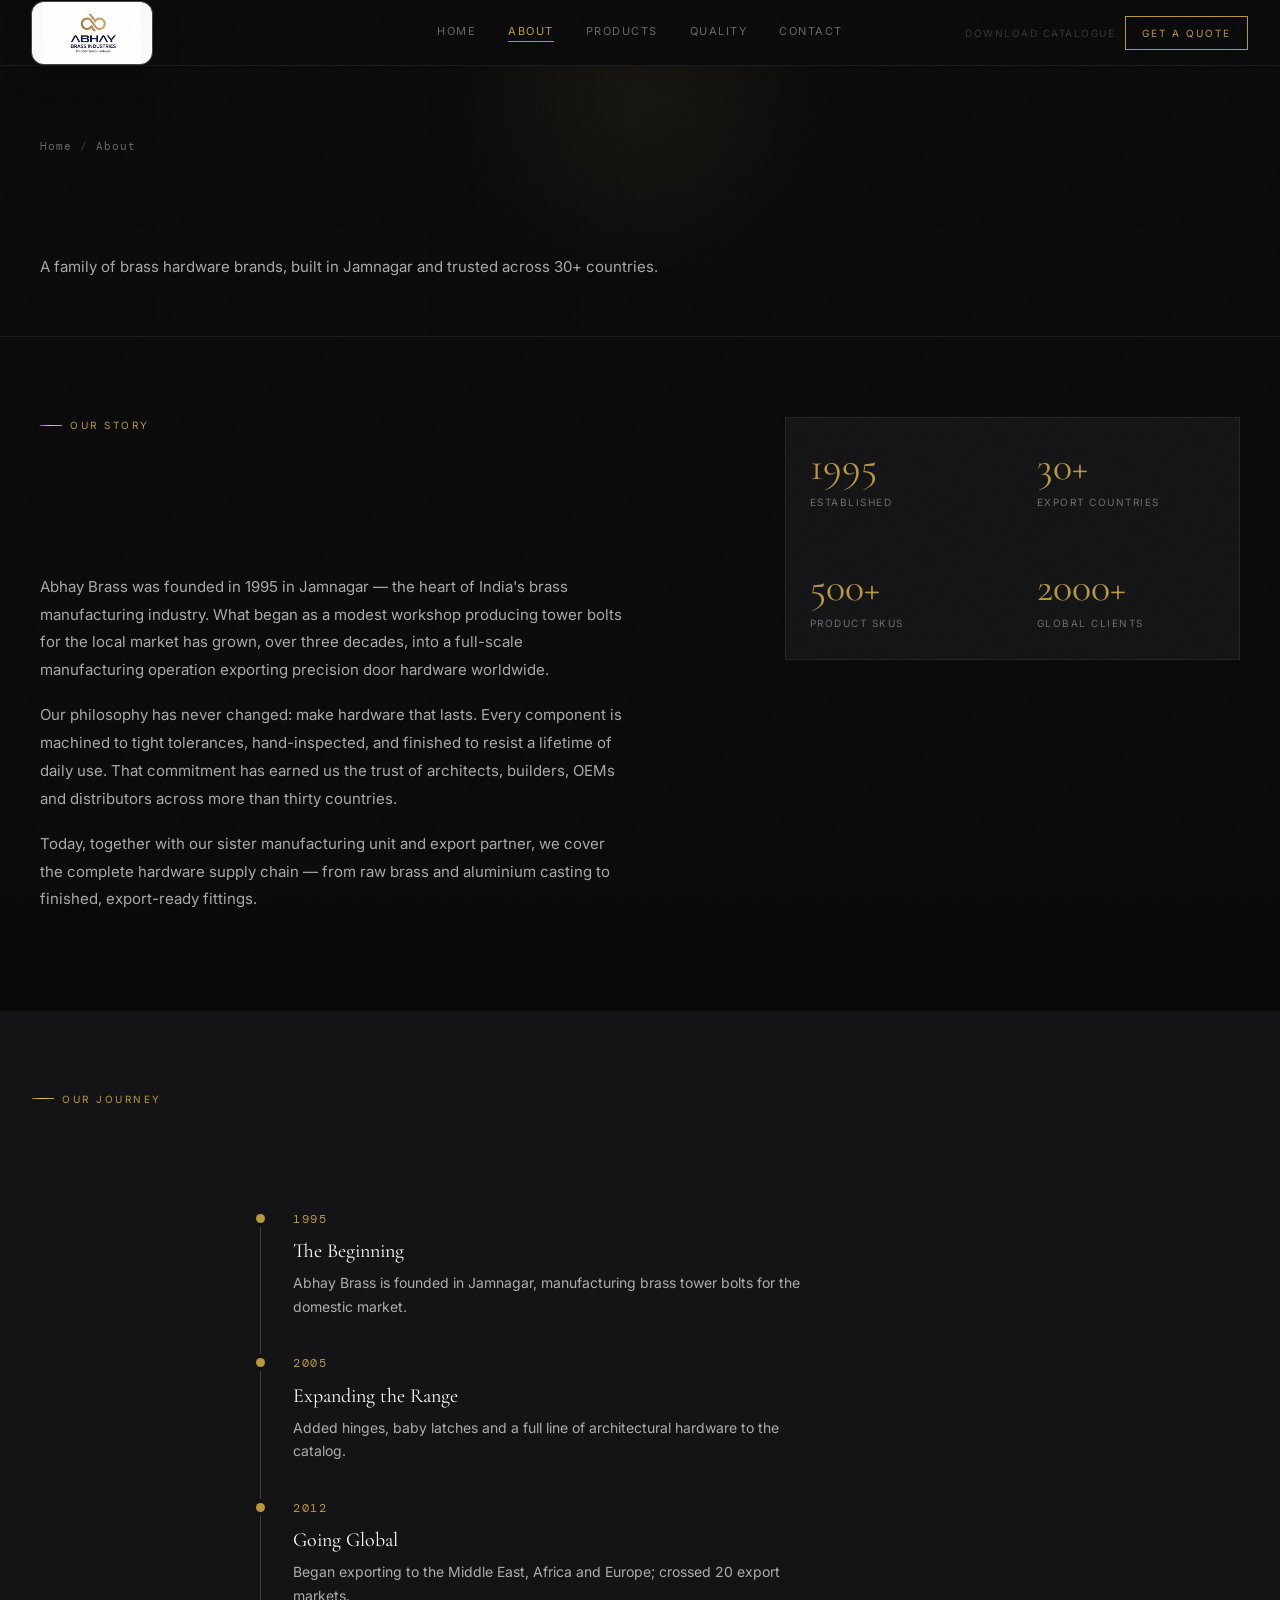
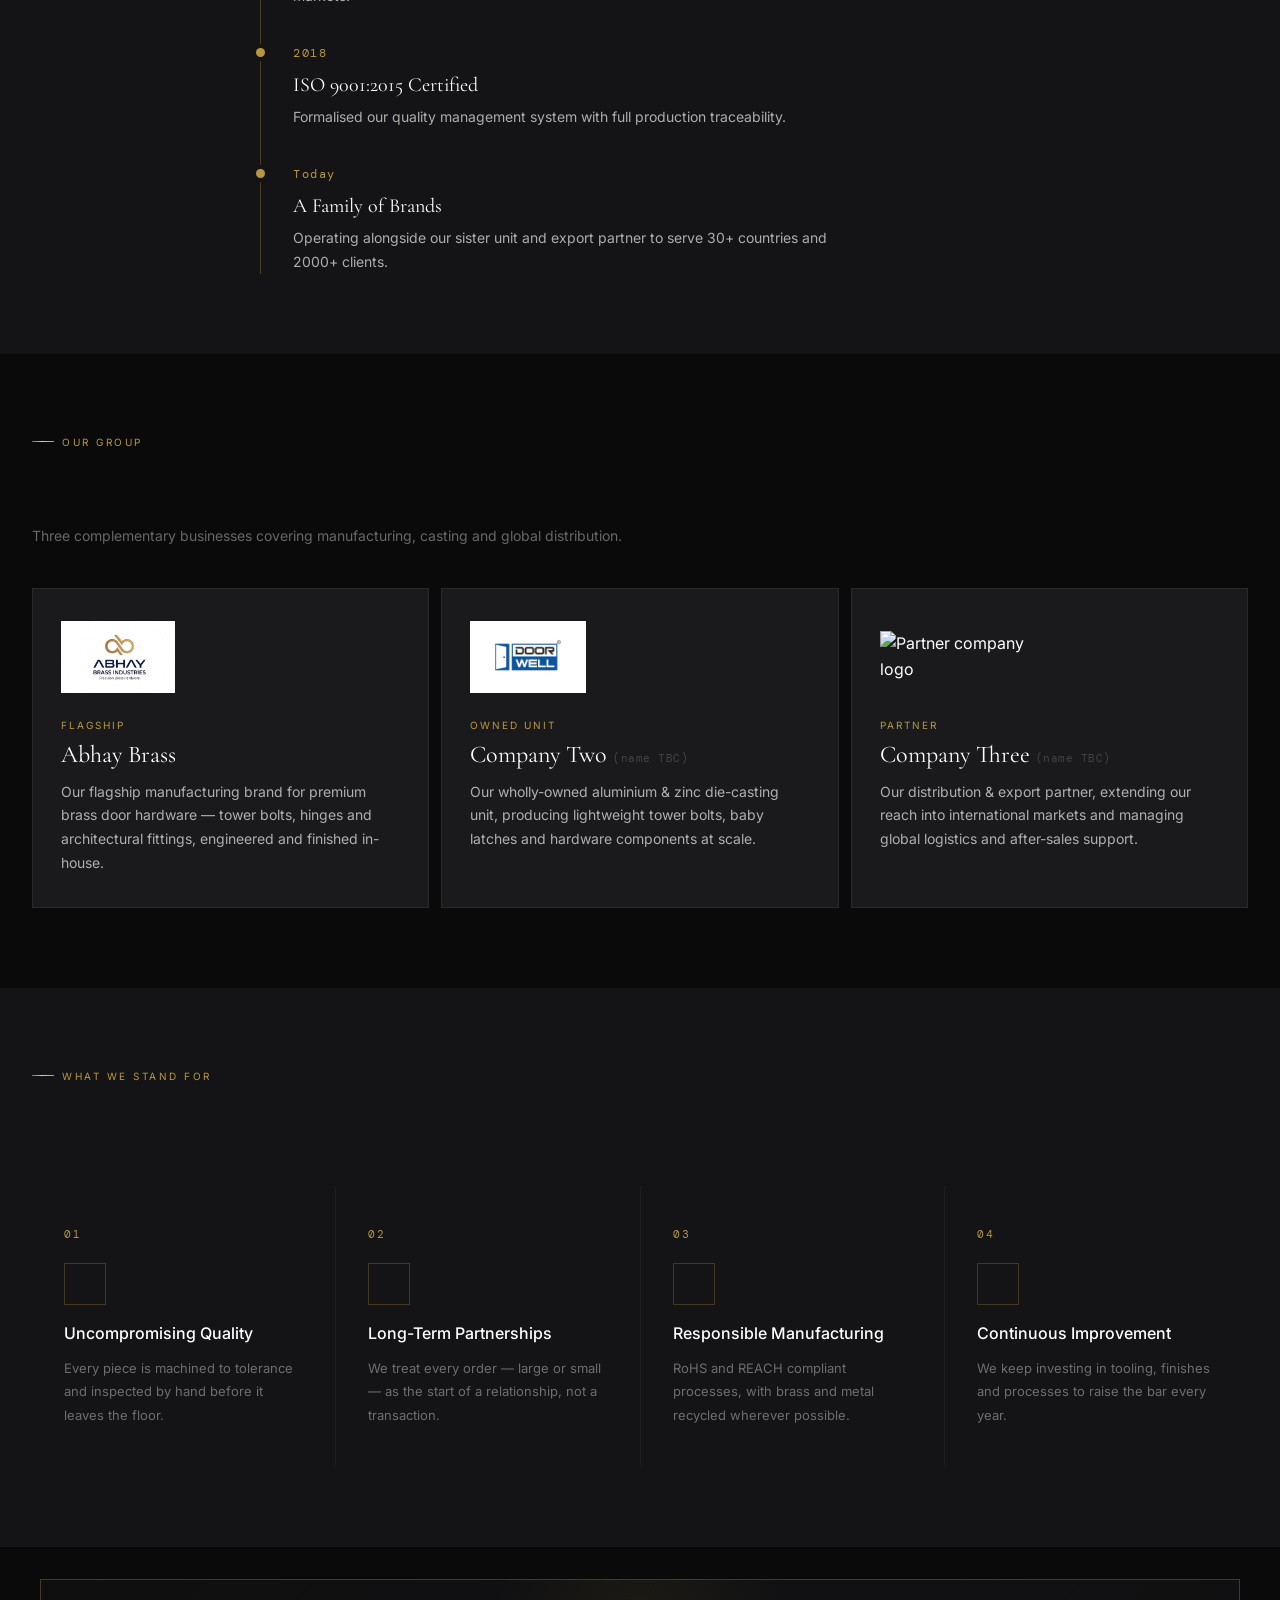
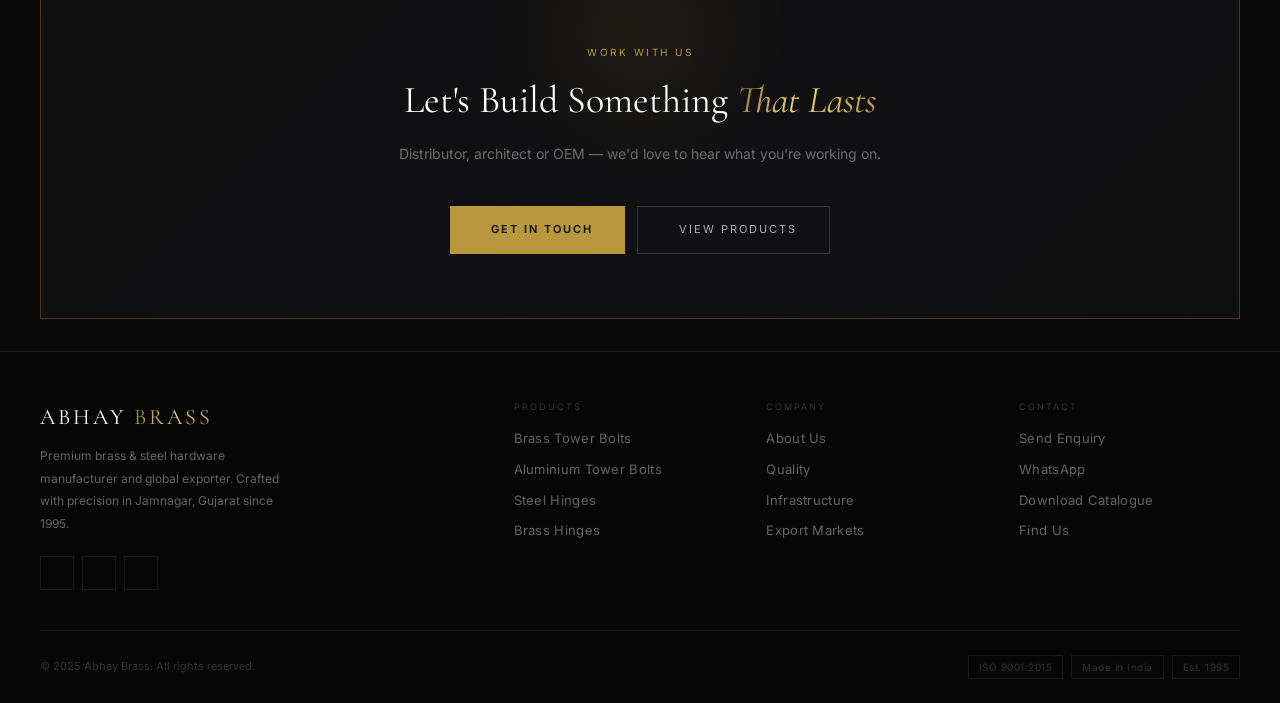
==== commit bb860457: "Update logo images and enhance styles across multiple pages for improved branding" ====
--- a/about.html
+++ b/about.html
@@ -25,12 +25,7 @@
     <!-- NAV -->
     <nav class="dw-nav" id="nav">
       <a class="nav-left" href="index.html">
-        <div class="logo-abbr">AB</div>
-        <div class="logo-sep"></div>
-        <div class="logo-text">
-          <div class="logo-name">Abhay Brass</div>
-          <div class="logo-tag">Brass Hardware</div>
-        </div>
+        <img class="logo-mark" src="upload/logos/abhay-brass.jpeg" alt="Abhay Brass logo" />
       </a>
       <div class="nav-center">
         <a class="nl" href="index.html">Home</a>
@@ -158,7 +153,7 @@
 
     <!-- GROUP COMPANIES -->
     <!-- TODO: replace placeholder company names, descriptions and logos once the client confirms.
-         Logo files go in upload/logos/ (abhay-brass.png, company-two.png, company-three.png). -->
+         Logo files go in upload/logos/ (abhay-brass.jpeg, company-two.jpeg, company-three.png). -->
     <section class="sec sec-dark">
       <div class="sec-eyebrow">Our group</div>
       <h2 class="sec-title reveal">A Family of <em>Trusted Brands</em></h2>
@@ -167,7 +162,7 @@
       <div class="gc-grid" id="gc-grid">
         <div class="gc-card reveal-stagger">
           <div class="gc-logo">
-            <img src="upload/logos/abhay-brass.png" data-ph="gc-logo-ph" data-ic="AB" alt="Abhay Brass logo"
+            <img src="upload/logos/abhay-brass.jpeg" data-ph="gc-logo-ph" data-ic="AB" alt="Abhay Brass logo"
               onerror="imgFallback(this)">
           </div>
           <div class="gc-role">Flagship</div>
@@ -177,7 +172,7 @@
         </div>
         <div class="gc-card reveal-stagger">
           <div class="gc-logo">
-            <img src="upload/logos/company-two.png" data-ph="gc-logo-ph" data-ic="C2" alt="Group company logo"
+            <img src="upload/logos/company-two.jpeg" data-ph="gc-logo-ph" data-ic="C2" alt="Group company logo"
               onerror="imgFallback(this)">
           </div>
           <div class="gc-role">Owned Unit</div>
@@ -258,8 +253,8 @@
             precision in Jamnagar, Gujarat since 1995.</div>
           <div class="f-social">
             <a class="fsoc" href="#" aria-label="LinkedIn"><i class="ti ti-brand-linkedin"></i></a>
-            <a class="fsoc" href="https://wa.me/919876543210" target="_blank" rel="noopener"
-              aria-label="WhatsApp"><i class="ti ti-brand-whatsapp"></i></a>
+            <a class="fsoc" href="https://wa.me/919426049577" target="_blank" rel="noopener" aria-label="WhatsApp"><i
+                class="ti ti-brand-whatsapp"></i></a>
             <a class="fsoc" href="#" aria-label="Instagram"><i class="ti ti-brand-instagram"></i></a>
           </div>
         </div>
@@ -280,7 +275,7 @@
         <div>
           <div class="fh">Contact</div>
           <a class="fl2" href="contact.html">Send Enquiry</a>
-          <a class="fl2" href="https://wa.me/919876543210" target="_blank" rel="noopener">WhatsApp</a>
+          <a class="fl2" href="https://wa.me/919426049577" target="_blank" rel="noopener">WhatsApp</a>
           <a class="fl2" href="contact.html">Download Catalogue</a>
           <a class="fl2" href="contact.html">Find Us</a>
         </div>
@@ -299,4 +294,4 @@
   <script src="main.js"></script>
 </body>
 
-</html>
+</html>
--- a/styles.css
+++ b/styles.css
@@ -4,8 +4,10 @@
   --gl: rgba(184, 151, 62, 0.12);
   --gb: rgba(184, 151, 62, 0.28);
   --g-light: #d4af50;
-  --dark: #080809;
-  --dark2: #0e0e0f;
+  /* Foundry Luxe brass gradient — used on headline accents, rules & hairlines */
+  --brass-grad: linear-gradient(120deg, #8a6d2a 0%, #e9ce7b 45%, #b8973e 100%);
+  --dark: #060607;
+  --dark2: #0a0a0b;
   --dark3: #141416;
   --dark4: #1a1a1d;
   --dark5: #1f1f23;
@@ -248,7 +250,7 @@
   grid-template-columns: 1fr auto 1fr;
   align-items: center;
   border-bottom: 0.5px solid var(--border);
-  background: rgba(14, 14, 15, 0.95);
+  background: rgba(10, 10, 11, 0.95);
   position: sticky;
   top: 0;
   z-index: 100;
@@ -257,7 +259,7 @@
     box-shadow 0.3s;
 }
 .dw-nav.scrolled {
-  background: rgba(8, 8, 9, 0.97);
+  background: rgba(6, 6, 7, 0.97);
   backdrop-filter: blur(16px);
   box-shadow: 0 1px 0 rgba(255, 255, 255, 0.04);
 }
@@ -274,6 +276,20 @@
   color: var(--g);
   letter-spacing: -1px;
   line-height: 1;
+  opacity: 0;
+  animation: fup 0.6s ease 0.3s forwards;
+  flex-shrink: 0;
+}
+.logo-mark {
+  width: 120px;
+  height: 62px;
+  object-fit: contain;
+  display: block;
+  border-radius: 12px;
+  background: rgba(255, 255, 255, 0.98);
+  box-shadow:
+    0 0 0 1px rgba(255, 255, 255, 0.24),
+    0 10px 28px rgba(0, 0, 0, 0.28);
   opacity: 0;
   animation: fup 0.6s ease 0.3s forwards;
   flex-shrink: 0;
@@ -574,11 +590,11 @@
 }
 .h1 {
   font-family: var(--font-head);
-  font-size: clamp(38px, 5vw, 66px);
+  font-size: clamp(42px, 5.8vw, 82px);
   font-weight: 300;
   color: var(--text);
-  line-height: 1.1;
-  letter-spacing: -1px;
+  line-height: 1.08;
+  letter-spacing: -0.03em;
   overflow: hidden;
 }
 .h1r {
@@ -932,7 +948,12 @@
   content: "";
   position: absolute;
   inset: 0;
-  background: linear-gradient(to top, rgba(8, 8, 9, 0.7) 0%, rgba(8, 8, 9, 0.1) 45%, transparent 70%);
+  background: linear-gradient(
+    to top,
+    rgba(8, 8, 9, 0.7) 0%,
+    rgba(8, 8, 9, 0.1) 45%,
+    transparent 70%
+  );
   pointer-events: none;
 }
 /* Emoji fallback if a photo is missing */
@@ -1068,6 +1089,24 @@
     transform 0.22s,
     box-shadow 0.22s;
   overflow: hidden;
+  position: relative;
+}
+/* Brass hairline that grows across the top on hover */
+.pc::before {
+  content: "";
+  position: absolute;
+  top: 0;
+  left: 0;
+  right: 0;
+  height: 2px;
+  background: var(--brass-grad);
+  transform: scaleX(0);
+  transform-origin: left center;
+  transition: transform 0.35s cubic-bezier(0.22, 1, 0.36, 1);
+  z-index: 3;
+}
+.pc:hover::before {
+  transform: scaleX(1);
 }
 .pc:hover {
   border-color: rgba(184, 151, 62, 0.45);
@@ -1402,12 +1441,35 @@
   gap: 9px;
   transition:
     opacity 0.2s,
-    transform 0.15s;
+    transform 0.25s cubic-bezier(0.22, 1, 0.36, 1);
   font-family: var(--font-body);
+  position: relative;
+  overflow: hidden;
 }
 .cta-p:hover {
-  opacity: 0.88;
+  opacity: 0.95;
   transform: translateY(-1px);
+}
+/* Brass shine sweep on hover */
+.cta-p > * {
+  position: relative;
+  z-index: 1;
+}
+.cta-p::after {
+  content: "";
+  position: absolute;
+  top: 0;
+  left: 0;
+  width: 45%;
+  height: 100%;
+  background: linear-gradient(100deg, transparent, rgba(255, 255, 255, 0.6), transparent);
+  transform: translateX(-160%) skewX(-20deg);
+  transition: transform 0.6s cubic-bezier(0.22, 1, 0.36, 1);
+  pointer-events: none;
+  z-index: 0;
+}
+.cta-p:hover::after {
+  transform: translateX(360%) skewX(-20deg);
 }
 .cta-g {
   background: transparent;
@@ -2247,3 +2309,109 @@
     left: calc(-1.5rem - 5px);
   }
 }
+
+/* ══════════════════════════════════════════════════════════════
+   FOUNDRY LUXE — motion quick wins
+   ══════════════════════════════════════════════════════════════ */
+
+/* Scroll progress bar (brass hairline, sits above the sticky nav) */
+.scroll-progress {
+  position: fixed;
+  top: 0;
+  left: 0;
+  right: 0;
+  height: 2px;
+  transform: scaleX(0);
+  transform-origin: left center;
+  background: linear-gradient(90deg, #8a6d2a, #e9ce7b 45%, var(--g));
+  z-index: 200;
+  pointer-events: none;
+}
+
+/* Clip-path heading reveal — titles wipe up instead of fading.
+   Opt-in class added from JS; opacity/transform neutralised so only the wipe plays. */
+.clip-reveal {
+  opacity: 1 !important;
+  transform: none !important;
+  clip-path: inset(-2% -12% 100% -2%);
+  transition: clip-path 0.85s cubic-bezier(0.22, 1, 0.36, 1);
+}
+.clip-reveal.in {
+  clip-path: inset(-2% -12% -12% -2%);
+}
+
+/* Respect reduced-motion: kill non-essential motion, reveal content instantly */
+@media (prefers-reduced-motion: reduce) {
+  *,
+  *::before,
+  *::after {
+    animation-duration: 0.01ms !important;
+    animation-iteration-count: 1 !important;
+    transition-duration: 0.01ms !important;
+    scroll-behavior: auto !important;
+  }
+  .clip-reveal {
+    clip-path: none;
+  }
+}
+
+/* ══════════════════════════════════════════════════════════════
+   FOUNDRY LUXE — brass finish
+   Gradient headline accents, metal logo, brass rules & hairlines.
+   ══════════════════════════════════════════════════════════════ */
+
+/* Brass gradient on the italic headline accents (was flat gold) */
+.h1 em,
+.sec-title em,
+.ph-title em,
+.cta-ban h2 em,
+.f-brand em {
+  background: var(--brass-grad);
+  -webkit-background-clip: text;
+  background-clip: text;
+  -webkit-text-fill-color: transparent;
+  color: transparent;
+}
+
+/* Metallic brass logo monogram */
+.logo-abbr {
+  background: linear-gradient(
+    115deg,
+    #8a6d2a 0%,
+    #e9ce7b 40%,
+    #f4e6b0 50%,
+    #b8973e 62%,
+    #8a6d2a 100%
+  );
+  -webkit-background-clip: text;
+  background-clip: text;
+  -webkit-text-fill-color: transparent;
+  color: transparent;
+}
+
+/* Brass gradient decorative rules */
+.sec-eyebrow::before,
+.rl {
+  background: var(--brass-grad);
+}
+.rd {
+  background: var(--brass-grad);
+}
+
+/* Collection cards get the same brass top-hairline as product cards */
+.cat-card::before {
+  content: "";
+  position: absolute;
+  top: 0;
+  left: 0;
+  right: 0;
+  height: 2px;
+  background: var(--brass-grad);
+  transform: scaleX(0);
+  transform-origin: left center;
+  transition: transform 0.35s cubic-bezier(0.22, 1, 0.36, 1);
+  z-index: 3;
+}
+.cat-card:hover::before {
+  transform: scaleX(1);
+}
